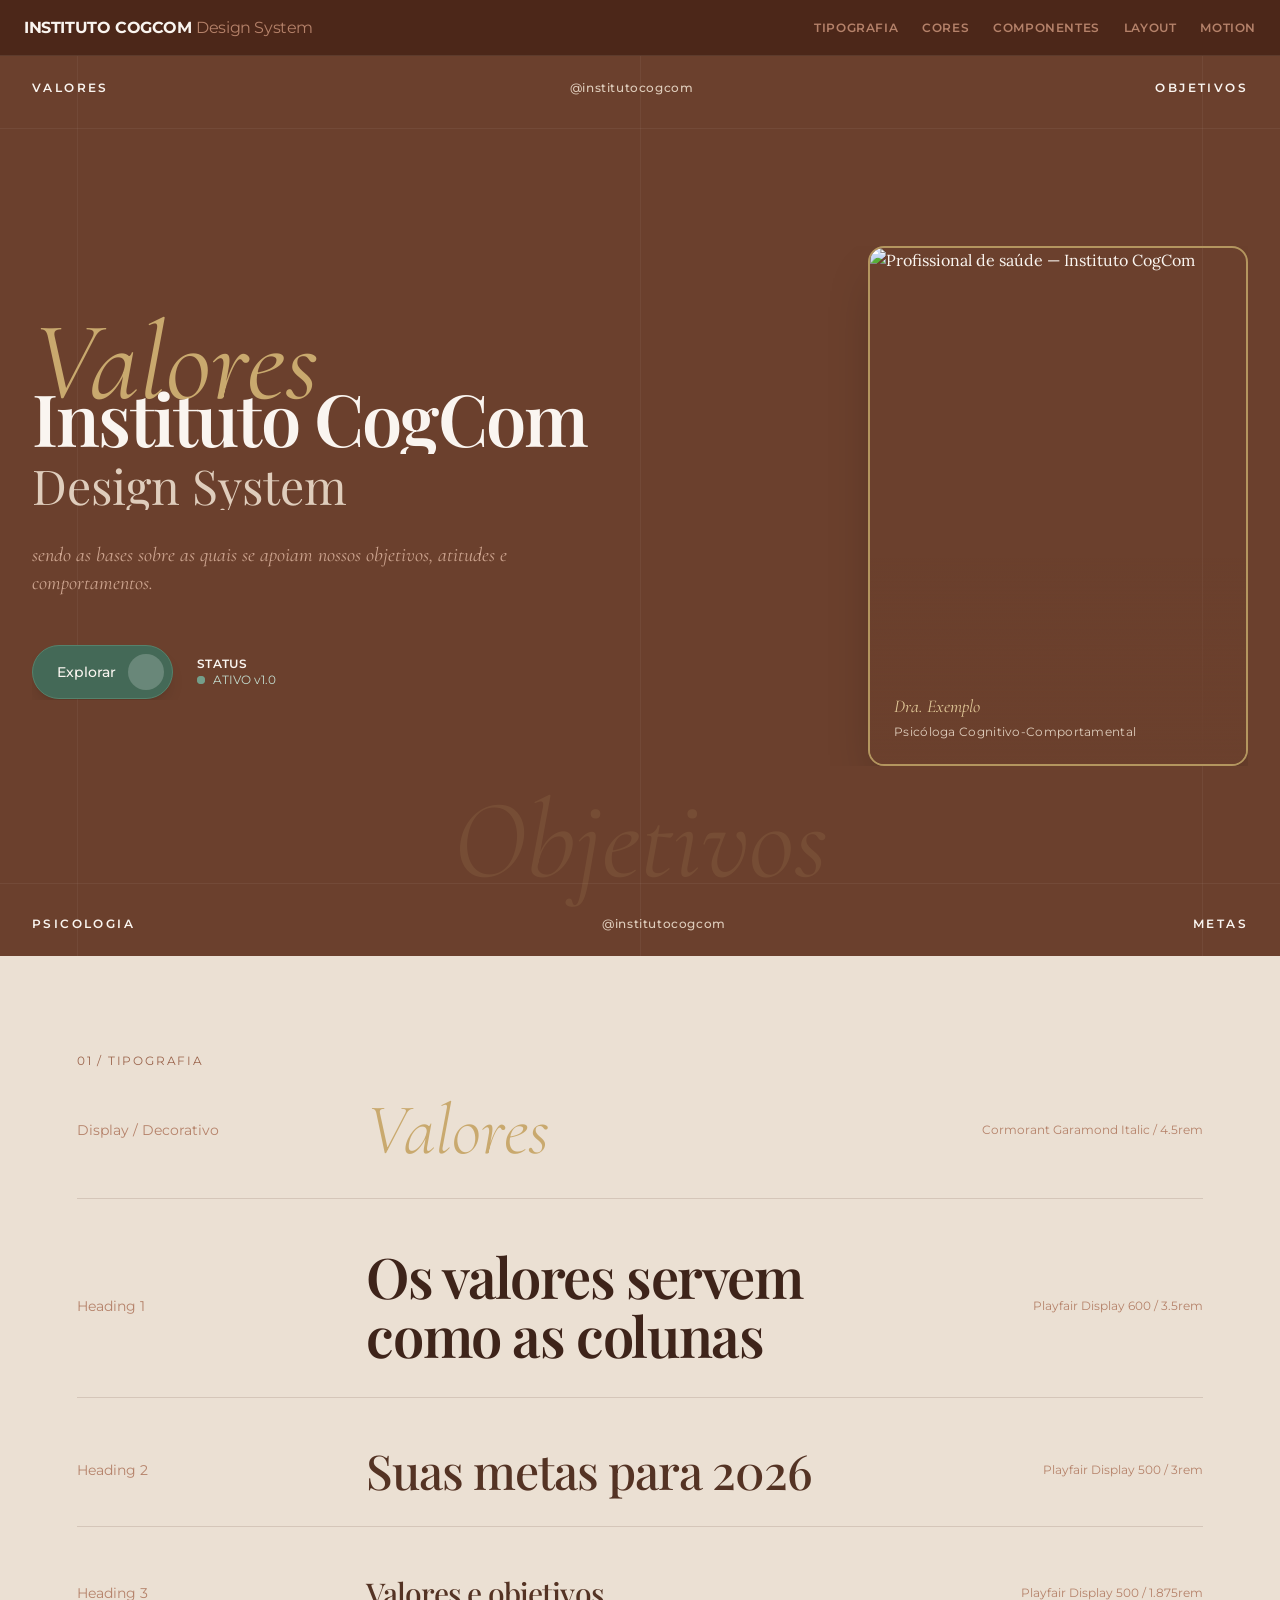
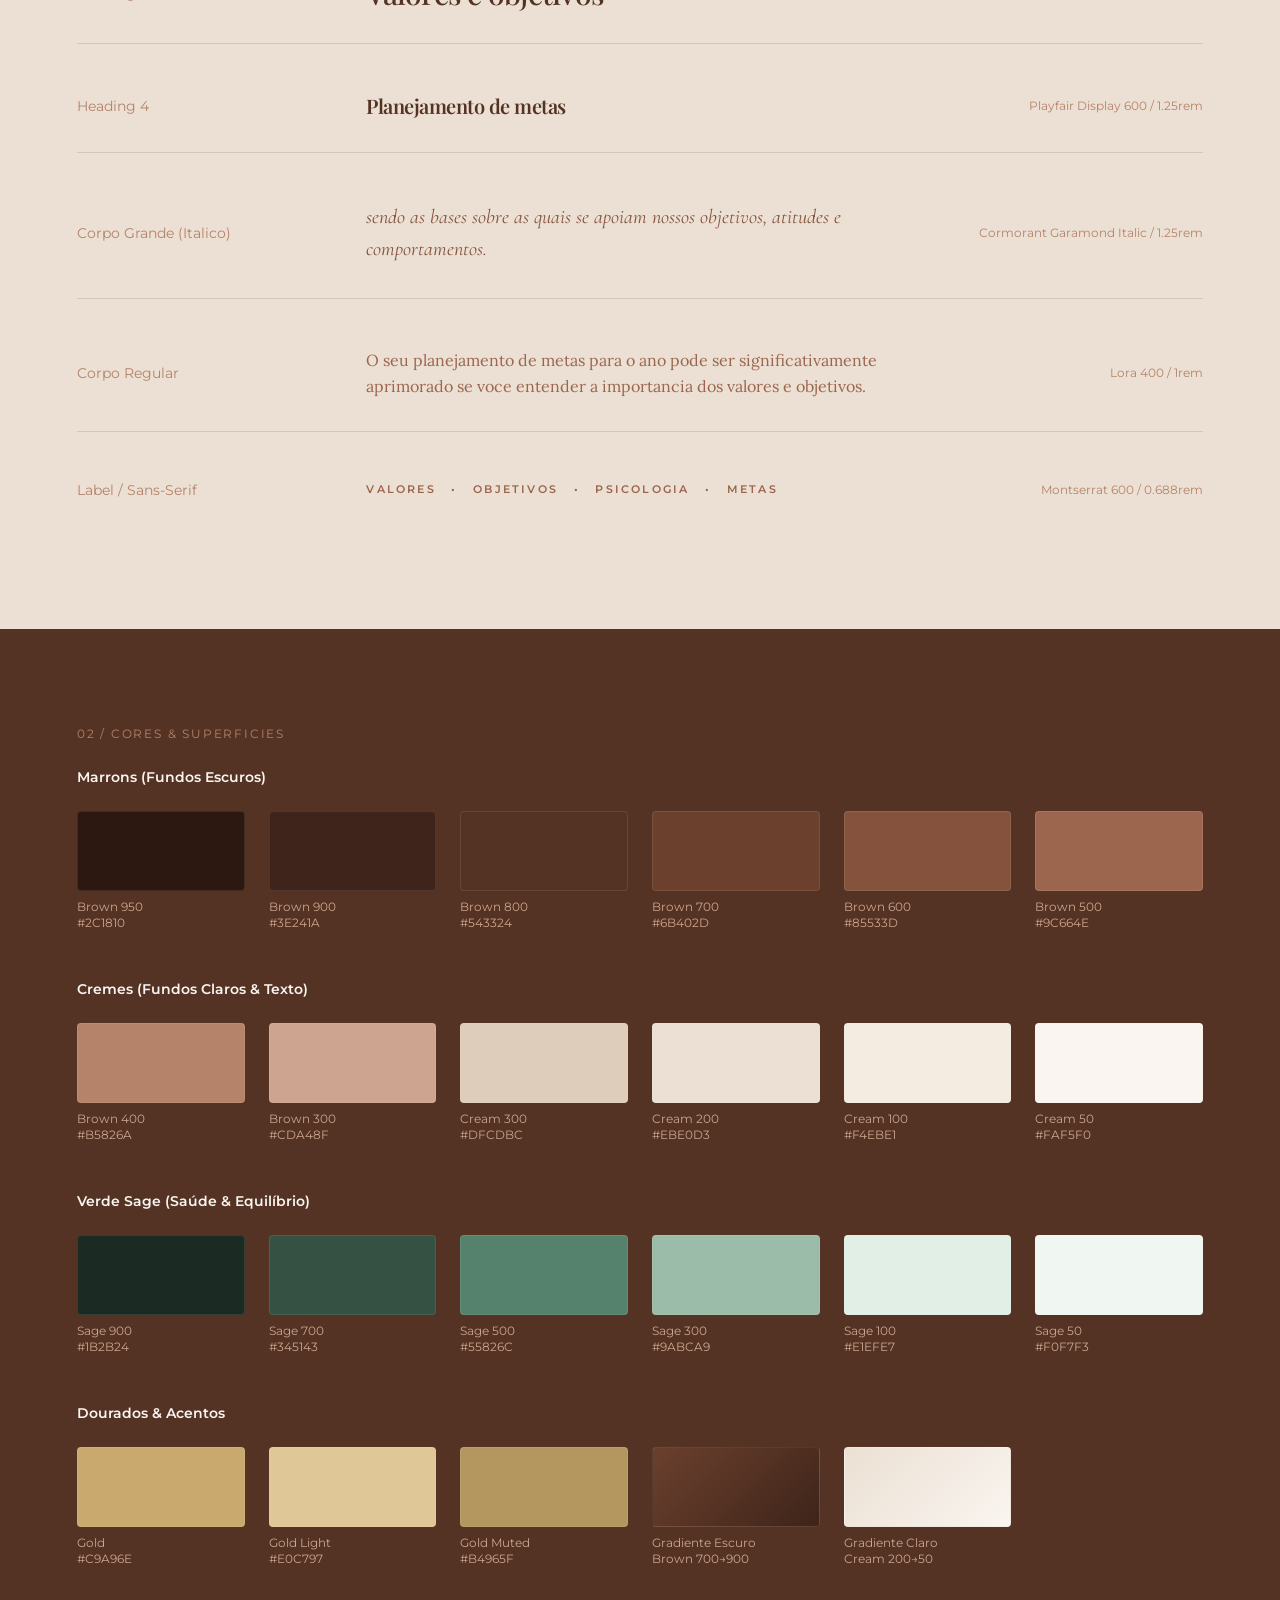
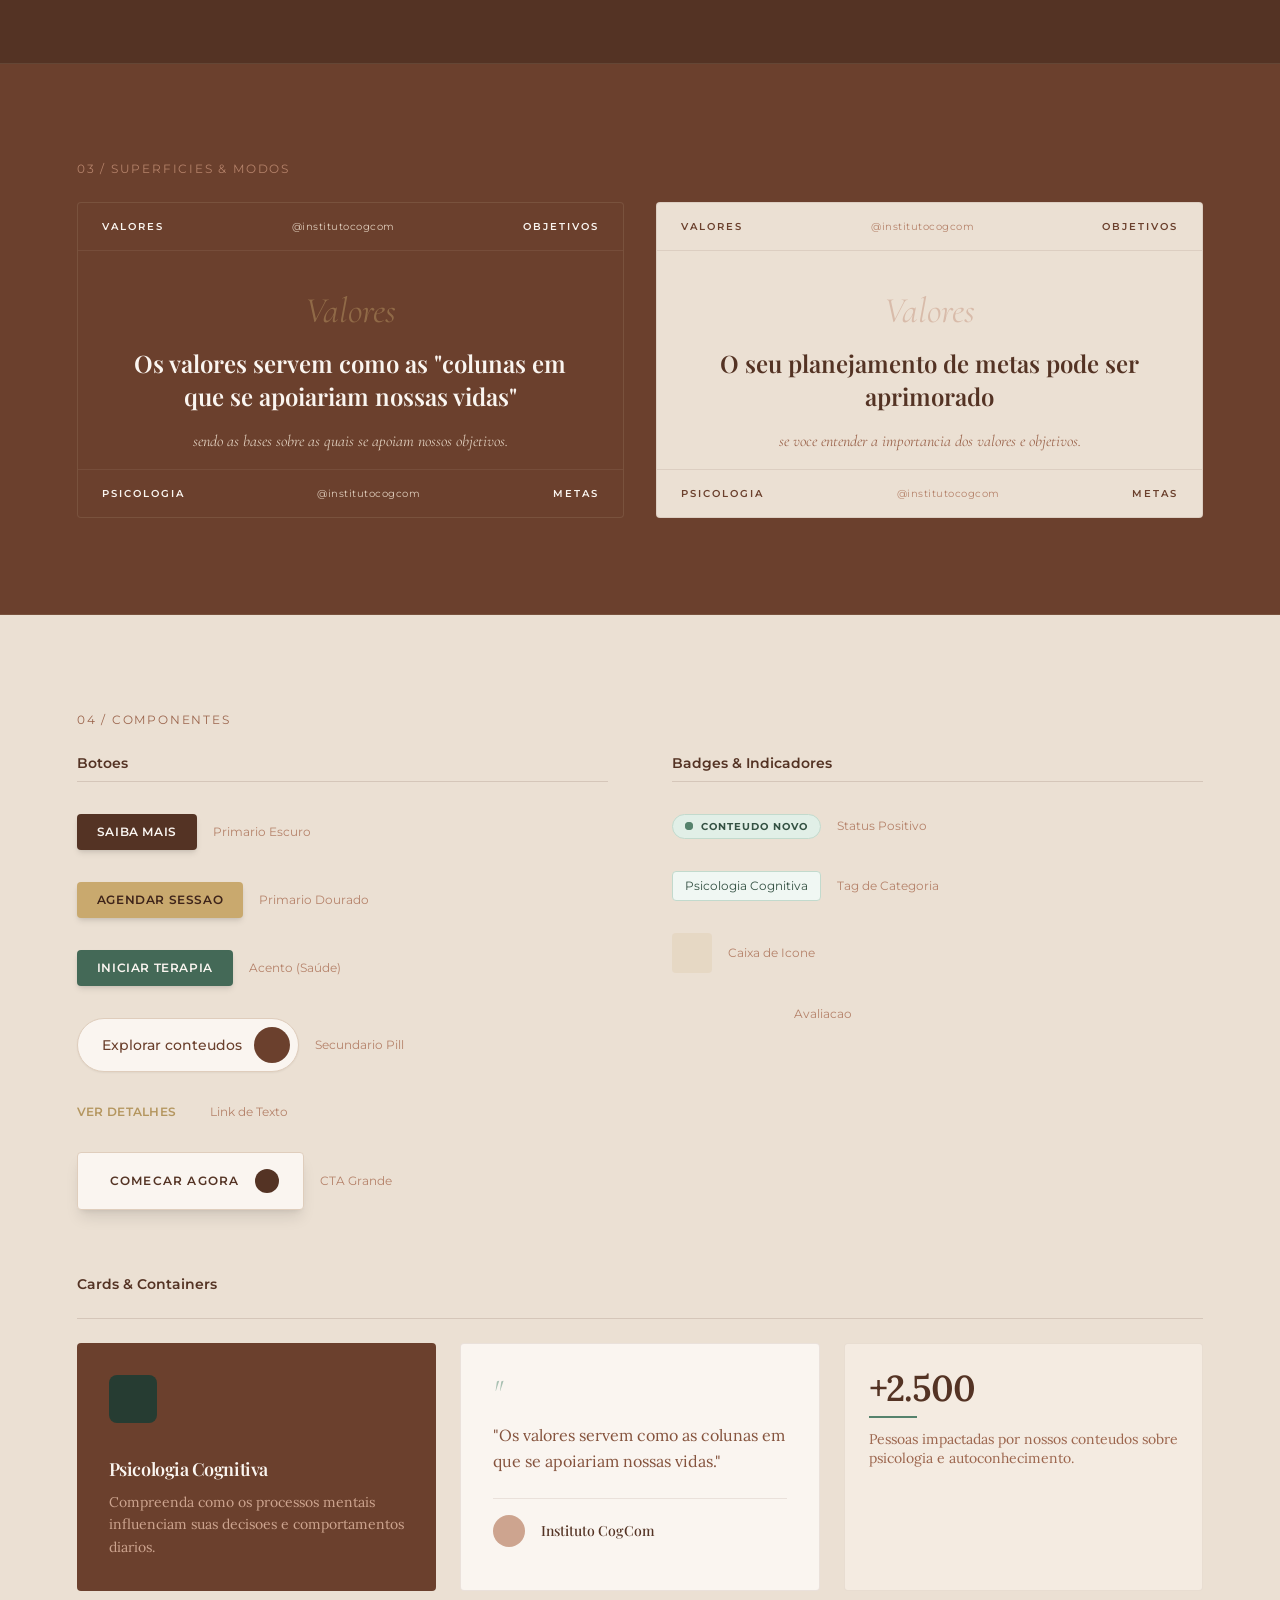
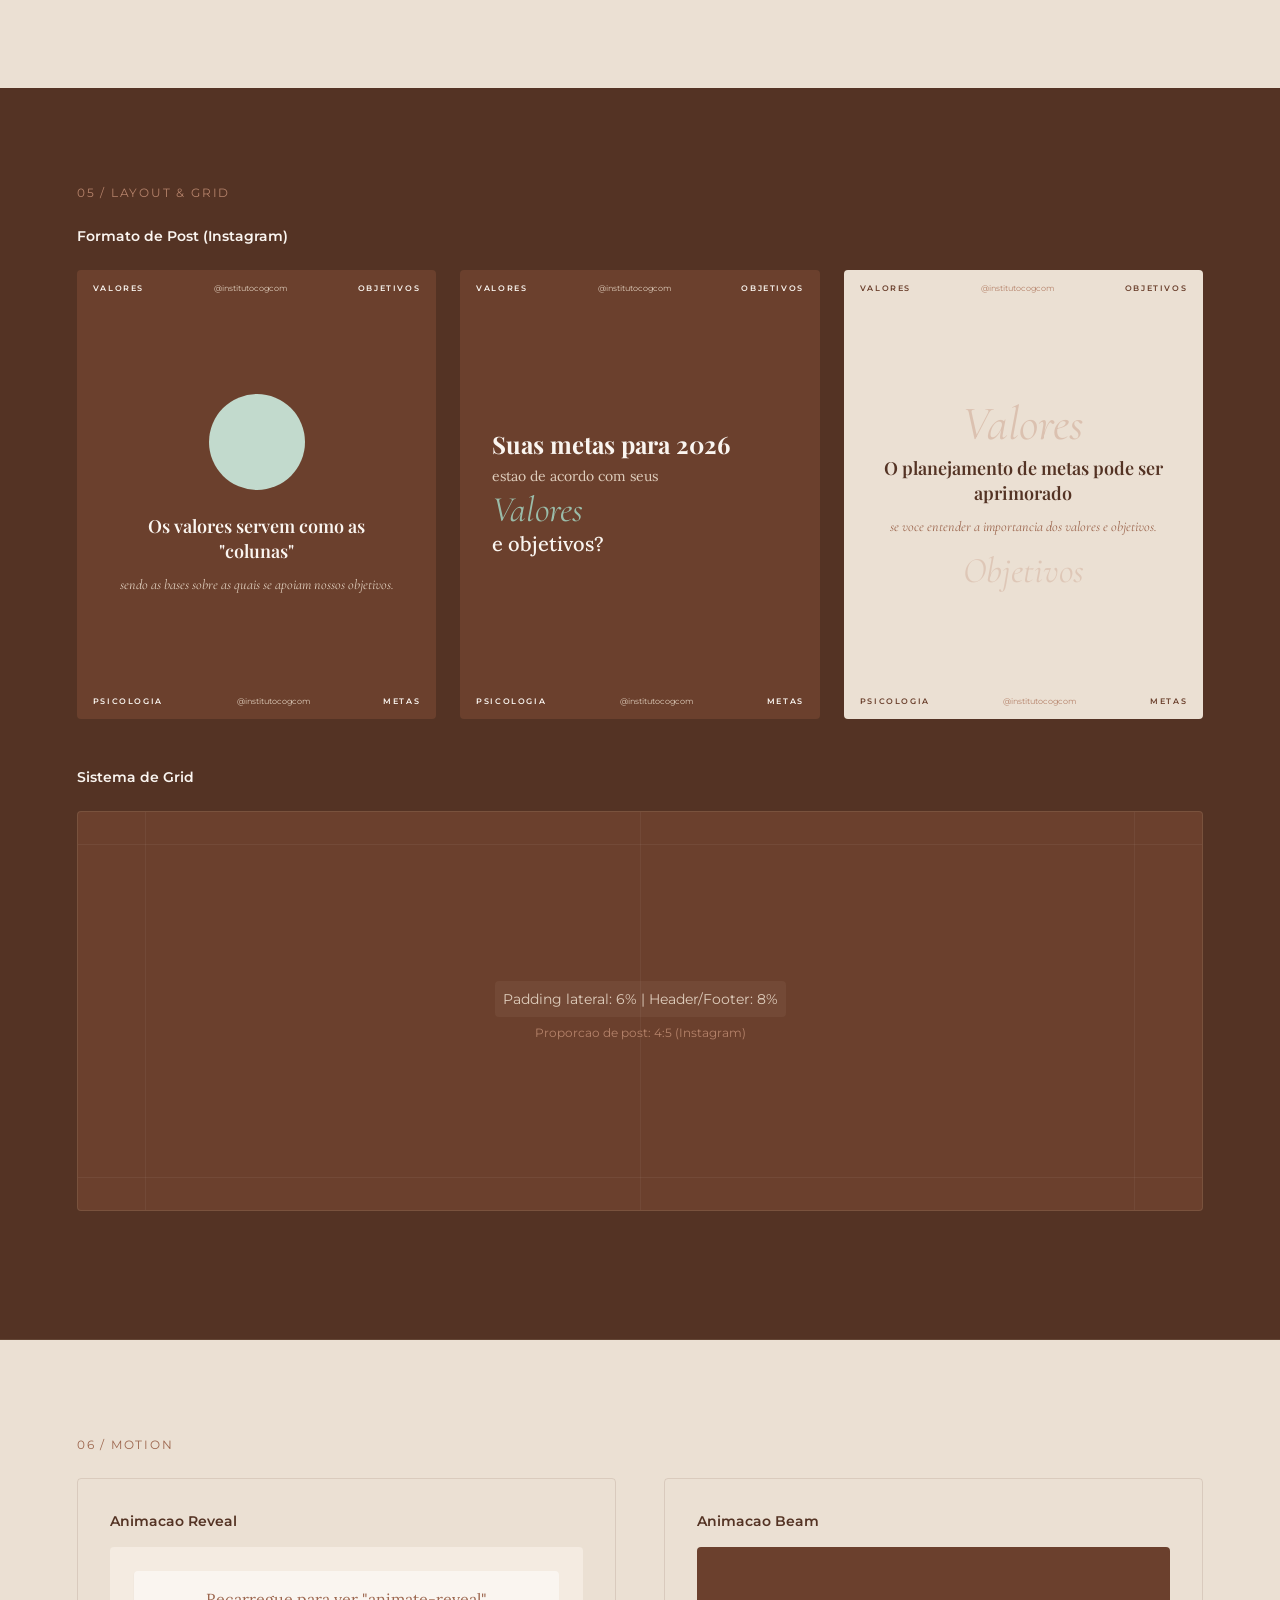
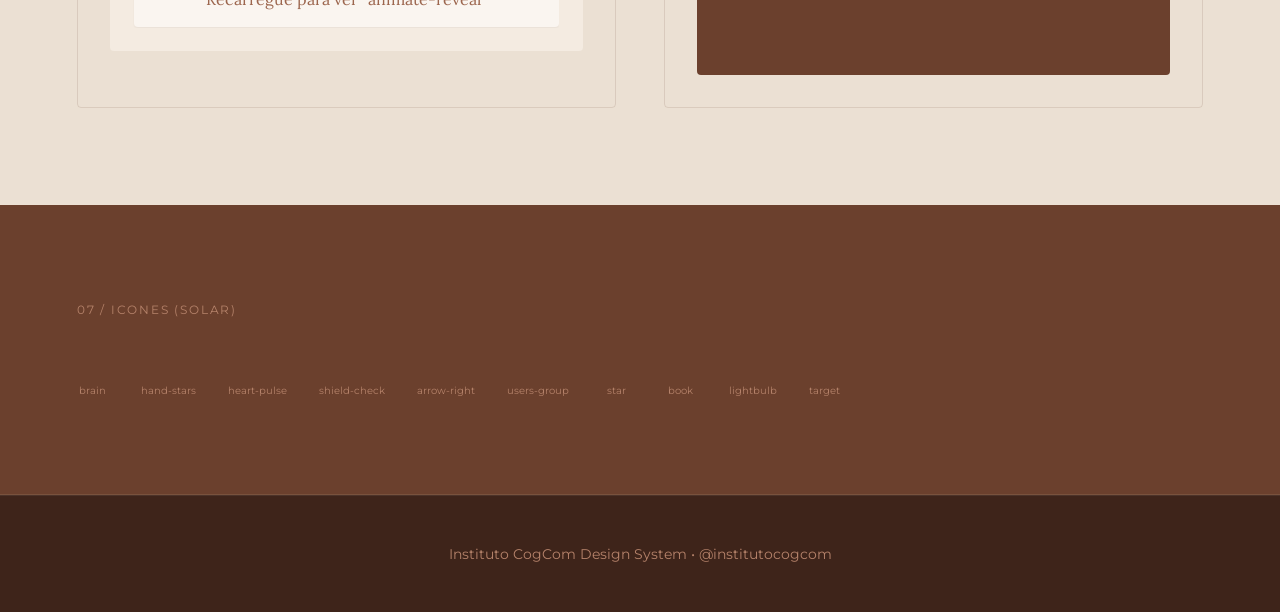
==== design-system.html @ 9c521e9e "first commit" ====
<!DOCTYPE html>
<html class="scroll-smooth" lang="pt-BR">
  <head>
    <meta charset="utf-8" />
    <meta name="viewport" content="width=device-width, initial-scale=1.0" />
    <title>Instituto CogCom - Design System</title>
    <meta name="robots" content="noindex, nofollow" />

    <!-- Preconnect for performance -->
    <link rel="preconnect" href="https://fonts.googleapis.com" />
    <link rel="preconnect" href="https://fonts.gstatic.com" crossorigin />

    <!-- Fonts -->
    <link
      href="https://fonts.googleapis.com/css2?family=Playfair+Display:ital,wght@0,400;0,500;0,600;0,700;0,800;1,400;1,500;1,600;1,700;1,800&family=Cormorant+Garamond:ital,wght@0,300;0,400;0,500;0,600;0,700;1,300;1,400;1,500;1,600;1,700&family=Cormorant+SC:wght@300;400;500;600;700&family=Montserrat:wght@300;400;500;600;700&family=Lora:ital,wght@0,400;0,500;0,600;0,700;1,400;1,500;1,600;1,700&display=swap"
      rel="stylesheet"
    />

    <!-- Vendor Scripts -->
    <script src="js/vendor/tailwind.js"></script>
    <script src="js/vendor/iconify.js"></script>
    <script src="js/vendor/lucide.js"></script>
    <style>
      :root {
        /* Primary - Marrons Sofisticados */
        --brown-950: #2C1810;
        --brown-900: #3E241A;
        --brown-800: #543324;
        --brown-700: #6B402D;
        --brown-600: #85533D;
        --brown-500: #9C664E;
        --brown-400: #B5826A;
        --brown-300: #CDA48F;
        --brown-200: #E0C5B6;

        /* Neutrals - Cremes Suaves */
        --cream-300: #DFCDBC;
        --cream-200: #EBE0D3;
        --cream-100: #F4EBE1;
        --cream-50:  #FAF5F0;
        --cream-25:  #FFFEFC;

        /* Accents - Dourado Clássico */
        --gold: #C9A96E;
        --gold-light: #E0C797;
        --gold-muted: #B4965F;

        /* Secondary - Sage Green (Equilíbrio e Saúde Mental) */
        --sage-900: #1B2B24;
        --sage-800: #263C32;
        --sage-700: #345143;
        --sage-600: #446957;
        --sage-500: #55826C;
        --sage-400: #749E8A;
        --sage-300: #9ABCA9;
        --sage-200: #C2DACD;
        --sage-100: #E1EFE7;
        --sage-50:  #F0F7F3;

        --grid-color: rgba(250, 245, 240, 0.05);
        --beam-color: var(--sage-400);
      }

      body {
        font-family: "Lora", "Georgia", serif;
        background-color: var(--brown-700);
        color: var(--cream-50);
      }

      h1,
      h2,
      h3,
      h4,
      h5,
      h6 {
        font-family: "Playfair Display", "Georgia", serif;
      }

      .font-decorative {
        font-family: "Cormorant Garamond", "Georgia", serif;
        font-style: italic;
      }

      .font-decorative-sc {
        font-family: "Cormorant SC", "Georgia", serif;
      }

      .font-label {
        font-family: "Montserrat", "Arial", sans-serif;
      }

      .grid-line-v {
        position: absolute;
        top: 0;
        bottom: 0;
        width: 1px;
        background: var(--grid-color);
        z-index: 0;
      }
      .grid-line-h {
        position: absolute;
        left: 0;
        right: 0;
        height: 1px;
        background: var(--grid-color);
        z-index: 0;
      }

      @keyframes reveal-up {
        0% {
          clip-path: inset(100% 0 0 0);
          transform: translateY(20px);
          opacity: 0;
        }
        100% {
          clip-path: inset(0 0 0 0);
          transform: translateY(0);
          opacity: 1;
        }
      }
      @keyframes fade-in {
        0% {
          opacity: 0;
        }
        100% {
          opacity: 1;
        }
      }
      .animate-reveal {
        opacity: 0;
        animation: reveal-up 1s cubic-bezier(0.16, 1, 0.3, 1) forwards;
      }
      .scroll-reveal {
        opacity: 0;
        transform: translateY(20px);
        transition: all 1s cubic-bezier(0.16, 1, 0.3, 1);
      }
      .scroll-reveal.is-visible {
        opacity: 1;
        transform: translateY(0);
      }
      .delay-100 {
        animation-delay: 0.1s;
        transition-delay: 0.1s;
      }
      .delay-200 {
        animation-delay: 0.2s;
        transition-delay: 0.2s;
      }
      .delay-300 {
        animation-delay: 0.3s;
        transition-delay: 0.3s;
      }
      .delay-500 {
        animation-delay: 0.5s;
        transition-delay: 0.5s;
      }
      .delay-700 {
        animation-delay: 0.7s;
        transition-delay: 0.7s;
      }

      @keyframes beam-h {
        0% {
          left: -200px;
          opacity: 0;
        }
        10% {
          opacity: 1;
        }
        90% {
          opacity: 1;
        }
        100% {
          left: 100%;
          opacity: 0;
        }
      }
      @keyframes beam-v {
        0% {
          top: -200px;
          opacity: 0;
        }
        10% {
          opacity: 1;
        }
        90% {
          opacity: 1;
        }
        100% {
          top: 100%;
          opacity: 0;
        }
      }
      .beam-h {
        position: absolute;
        height: 1px;
        width: 200px;
        background: linear-gradient(
          90deg,
          transparent,
          var(--beam-color),
          transparent
        );
        z-index: 10;
        opacity: 0;
      }
      .beam-v {
        position: absolute;
        width: 1px;
        height: 200px;
        background: linear-gradient(
          180deg,
          transparent,
          var(--beam-color),
          transparent
        );
        z-index: 10;
        opacity: 0;
      }

      .hero-content {
        display: flex;
        flex-direction: column;
        align-items: center;
        gap: 3rem;
      }
      .hero-text {
        text-align: center;
      }
      .hero-cta {
        justify-content: center;
      }
      .hero-photo {
        display: flex;
        justify-content: center;
      }
      @media (min-width: 1024px) {
        .hero-content {
          flex-direction: row;
          align-items: center;
          gap: 4rem;
        }
        .hero-text {
          text-align: left;
          flex: 1;
        }
        .hero-cta {
          justify-content: flex-start;
        }
        .hero-photo {
          flex: 1;
          justify-content: flex-end;
        }
      }

      .ds-section {
        padding: 6rem 0;
        border-bottom: 1px solid rgba(242, 229, 208, 0.1);
      }
      .ds-label {
        font-family: "Montserrat", sans-serif;
        font-size: 0.75rem;
        text-transform: uppercase;
        letter-spacing: 0.15em;
        color: var(--brown-400);
        margin-bottom: 1.5rem;
        display: block;
      }
      .ds-swatch {
        width: 100%;
        height: 80px;
        border-radius: 4px;
        margin-bottom: 0.5rem;
        border: 1px solid rgba(242, 229, 208, 0.1);
      }

      .bg-brown-dark {
        background-color: var(--brown-700);
      }
      .bg-brown-darker {
        background-color: var(--brown-800);
      }
      .bg-brown-darkest {
        background-color: var(--brown-900);
      }
      .bg-sage-dark {
        background-color: var(--sage-700);
      }
      .bg-sage-light {
        background-color: var(--sage-100);
      }
      .bg-cream {
        background-color: var(--cream-200);
      }
      .bg-cream-light {
        background-color: var(--cream-100);
      }
      .bg-cream-lightest {
        background-color: var(--cream-25);
      }
      .text-cream {
        color: var(--cream-50);
      }
      .text-cream-muted {
        color: var(--cream-300);
      }
      .text-gold {
        color: var(--gold);
      }
      .text-brown {
        color: var(--brown-700);
      }
      .text-brown-dark {
        color: var(--brown-800);
      }
      .text-brown-light {
        color: var(--brown-400);
      }
      .text-sage {
        color: var(--sage-600);
      }
      .text-sage-light {
        color: var(--sage-300);
      }
      .border-cream-subtle {
        border-color: rgba(250, 245, 240, 0.15);
      }
      .border-brown-subtle {
        border-color: rgba(107, 64, 45, 0.2);
      }

      @keyframes float-text {
        0%,
        100% {
          transform: translateY(0);
        }
        50% {
          transform: translateY(-8px);
        }
      }
    </style>
  </head>
  <body
    class="min-h-screen w-full relative overflow-x-hidden antialiased"
    style="background-color: var(--brown-700); color: var(--cream-50)"
  >
    <!-- Design System Nav -->
    <nav
      class="fixed top-0 left-0 right-0 z-[100] backdrop-blur-md px-6 h-14 flex items-center justify-between"
      style="
        background-color: rgba(74, 37, 24, 0.92);
        border-bottom: 1px solid rgba(242, 229, 208, 0.1);
      "
    >
      <div
        class="font-label font-bold tracking-tight"
        style="color: var(--cream-50)"
      >
        INSTITUTO COGCOM
        <span class="font-normal" style="color: var(--brown-400)"
          >Design System</span
        >
      </div>
      <div
        class="hidden md:flex gap-6 text-xs font-label font-semibold uppercase tracking-wider"
        style="color: var(--brown-400)"
      >
        <a href="#typography" class="hover:text-[var(--sage-400)] transition-colors"
          >Tipografia</a
        >
        <a href="#colors" class="hover:text-[var(--sage-400)] transition-colors"
          >Cores</a
        >
        <a href="#components" class="hover:text-[var(--sage-400)] transition-colors"
          >Componentes</a
        >
        <a href="#layout" class="hover:text-[var(--sage-400)] transition-colors"
          >Layout</a
        >
        <a href="#motion" class="hover:text-[var(--sage-400)] transition-colors"
          >Motion</a
        >
      </div>
    </nav>

    <!-- 0) Hero Section -->
    <section
      class="relative min-h-screen w-full flex flex-col items-center justify-center mt-14 overflow-hidden"
      style="background-color: var(--brown-700)"
    >
      <!-- Grid Lines -->
      <div class="absolute inset-0 z-0 pointer-events-none">
        <div class="grid-line-v" style="left: 6%"></div>
        <div class="grid-line-v" style="left: 50%">
          <div class="beam-v" style="animation: beam-v 8s infinite 1s"></div>
        </div>
        <div class="grid-line-v" style="right: 6%"></div>
        <div class="grid-line-h" style="top: 8%">
          <div class="beam-h" style="animation: beam-h 6s infinite"></div>
        </div>
        <div class="grid-line-h" style="bottom: 8%"></div>
      </div>

      <!-- Header Bar -->
      <div
        class="absolute top-0 left-0 right-0 flex items-center justify-between px-8 py-6 z-20 font-label"
      >
        <span
          class="text-xs font-semibold uppercase tracking-[0.2em] animate-reveal delay-100"
          style="color: var(--cream-50)"
          >Valores</span
        >
        <span
          class="text-xs font-medium tracking-wider animate-reveal delay-200"
          style="color: var(--cream-300)"
          >@institutocogcom</span
        >
        <span
          class="text-xs font-semibold uppercase tracking-[0.2em] animate-reveal delay-100"
          style="color: var(--cream-50)"
          >Objetivos</span
        >
      </div>

      <!-- Center Content — Two-column layout -->
      <div class="hero-content relative z-10 w-full max-w-7xl mx-auto px-8">
        <!-- Left: Text -->
        <div class="hero-text">
          <!-- Decorative Script -->
          <div
            class="font-decorative text-[5rem] md:text-[7rem] leading-[0.9] animate-reveal delay-200"
            style="color: var(--gold); opacity: 0.3"
          >
            Valores
          </div>

          <!-- Main Headline -->
          <h1
            class="text-4xl sm:text-5xl md:text-6xl lg:text-7xl font-semibold leading-[1.05] tracking-tight -mt-8 animate-reveal delay-300"
            style="
              color: var(--cream-50);
              font-family: &quot;Playfair Display&quot;, serif;
            "
          >
            Instituto CogCom
          </h1>
          <h2
            class="text-3xl sm:text-4xl md:text-5xl font-light leading-[1.1] mt-2 animate-reveal delay-500"
            style="
              color: var(--cream-300);
              font-family: &quot;Playfair Display&quot;, serif;
            "
          >
            Design System
          </h2>

          <!-- Body text -->
          <p
            class="font-decorative text-lg md:text-xl mt-8 leading-relaxed animate-reveal delay-700"
            style="
              color: var(--brown-300);
              font-style: italic;
              max-width: 36rem;
            "
          >
            sendo as bases sobre as quais se apoiam nossos objetivos, atitudes e
            comportamentos.
          </p>

          <!-- CTA -->
          <div
            class="hero-cta flex items-center gap-6 mt-12 animate-reveal delay-700"
          >
            <button
              class="group flex items-center gap-3 pl-6 pr-2 py-2 rounded-full transition-all shadow-lg font-label hover:scale-[1.02]"
              style="
                background-color: var(--sage-600);
                border: 1px solid var(--sage-500);
              "
            >
              <span class="text-sm font-medium" style="color: var(--cream-50)"
                >Explorar</span
              >
              <div
                class="w-9 h-9 rounded-full flex items-center justify-center transition-colors"
                style="
                  background-color: rgba(255, 255, 255, 0.2);
                  color: var(--cream-50);
                "
              >
                <span
                  class="iconify w-4 h-4"
                  data-icon="solar:arrow-right-linear"
                ></span>
              </div>
            </button>
            <div class="flex flex-col text-left">
              <span
                class="text-xs font-semibold uppercase tracking-wide font-label"
                style="color: var(--cream-50)"
                >Status</span
              >
              <div class="flex items-center gap-2">
                <span class="relative flex h-2 w-2">
                  <span
                    class="animate-ping absolute inline-flex h-full w-full rounded-full opacity-75"
                    style="background-color: var(--sage-400)"
                  ></span>
                  <span
                    class="relative inline-flex rounded-full h-2 w-2"
                    style="background-color: var(--sage-400)"
                  ></span>
                </span>
                <span class="text-xs font-label" style="color: var(--sage-200)"
                  >ATIVO v1.0</span
                >
              </div>
            </div>
          </div>
        </div>

        <!-- Right: Portrait Photo -->
        <div class="hero-photo animate-reveal delay-500">
          <div
            class="relative overflow-hidden shadow-2xl"
            style="
              width: min(380px, 100%);
              height: 520px;
              border-radius: 1rem;
              border: 2px solid var(--gold-muted);
            "
          >
            <img
              src="https://images.unsplash.com/photo-1559839734-2b71ea197ec2?auto=format&fit=crop&w=800&q=80"
              alt="Profissional de saúde — Instituto CogCom"
              style="
                width: 100%;
                height: 100%;
                object-fit: cover;
                object-position: top;
              "
            />
            <div
              class="absolute inset-0"
              style="
                background: linear-gradient(
                  to top,
                  var(--brown-700) 0%,
                  transparent 40%
                );
              "
            ></div>
            <div class="absolute bottom-6 left-6 right-6 z-10">
              <span
                class="font-decorative text-lg"
                style="color: var(--gold-light)"
                >Dra. Exemplo</span
              >
              <p
                class="font-label text-xs mt-1 tracking-wide"
                style="color: var(--cream-300)"
              >
                Psicóloga Cognitivo-Comportamental
              </p>
            </div>
          </div>
        </div>
      </div>

      <!-- Decorative Bottom Script -->
      <div
        class="absolute bottom-16 left-1/2 -translate-x-1/2 font-decorative text-[5rem] md:text-[7rem] leading-[0.9] z-0"
        style="color: var(--gold); opacity: 0.12"
      >
        Objetivos
      </div>

      <!-- Footer Bar -->
      <div
        class="absolute bottom-0 left-0 right-0 flex items-center justify-between px-8 py-6 z-20 font-label"
      >
        <span
          class="text-xs font-semibold uppercase tracking-[0.2em]"
          style="color: var(--cream-50)"
          >Psicologia</span
        >
        <span
          class="text-xs font-medium tracking-wider"
          style="color: var(--cream-300)"
          >@institutocogcom</span
        >
        <span
          class="text-xs font-semibold uppercase tracking-[0.2em]"
          style="color: var(--cream-50)"
          >Metas</span
        >
      </div>
    </section>

    <!-- 1) Typography -->
    <section
      id="typography"
      class="ds-section relative z-10"
      style="background-color: var(--cream-200); color: var(--brown-800)"
    >
      <div class="max-w-[1600px] mx-auto px-6 lg:px-[6%]">
        <span class="ds-label" style="color: var(--brown-500)"
          >01 / Tipografia</span
        >
        <div class="grid grid-cols-1 gap-12">
          <!-- Display / Decorative -->
          <div
            class="flex flex-col lg:flex-row lg:items-center justify-between gap-4 pb-8"
            style="border-bottom: 1px solid rgba(90, 50, 34, 0.15)"
          >
            <div
              class="w-full lg:w-1/4 text-sm font-label"
              style="color: var(--brown-400)"
            >
              Display / Decorativo
            </div>
            <div class="w-full lg:w-1/2">
              <span
                class="font-decorative text-6xl lg:text-7xl font-light"
                style="color: var(--gold)"
              >
                Valores
              </span>
            </div>
            <div
              class="w-full lg:w-1/4 text-right font-label text-xs"
              style="color: var(--brown-400)"
            >
              Cormorant Garamond Italic / 4.5rem
            </div>
          </div>

          <!-- Heading 1 -->
          <div
            class="flex flex-col lg:flex-row lg:items-center justify-between gap-4 pb-8"
            style="border-bottom: 1px solid rgba(90, 50, 34, 0.15)"
          >
            <div
              class="w-full lg:w-1/4 text-sm font-label"
              style="color: var(--brown-400)"
            >
              Heading 1
            </div>
            <div class="w-full lg:w-1/2">
              <h1
                class="text-5xl lg:text-[3.5rem] font-semibold tracking-tight leading-[1.05]"
                style="color: var(--brown-900)"
              >
                Os valores servem como as colunas
              </h1>
            </div>
            <div
              class="w-full lg:w-1/4 text-right font-label text-xs"
              style="color: var(--brown-400)"
            >
              Playfair Display 600 / 3.5rem
            </div>
          </div>

          <!-- Heading 2 -->
          <div
            class="flex flex-col lg:flex-row lg:items-center justify-between gap-4 pb-8"
            style="border-bottom: 1px solid rgba(90, 50, 34, 0.15)"
          >
            <div
              class="w-full lg:w-1/4 text-sm font-label"
              style="color: var(--brown-400)"
            >
              Heading 2
            </div>
            <div class="w-full lg:w-1/2">
              <h2
                class="text-4xl lg:text-5xl font-medium tracking-tight leading-[1.1]"
                style="color: var(--brown-800)"
              >
                Suas metas para 2026
              </h2>
            </div>
            <div
              class="w-full lg:w-1/4 text-right font-label text-xs"
              style="color: var(--brown-400)"
            >
              Playfair Display 500 / 3rem
            </div>
          </div>

          <!-- Heading 3 -->
          <div
            class="flex flex-col lg:flex-row lg:items-center justify-between gap-4 pb-8"
            style="border-bottom: 1px solid rgba(90, 50, 34, 0.15)"
          >
            <div
              class="w-full lg:w-1/4 text-sm font-label"
              style="color: var(--brown-400)"
            >
              Heading 3
            </div>
            <div class="w-full lg:w-1/2">
              <h3
                class="text-2xl lg:text-3xl font-medium tracking-tight"
                style="color: var(--brown-800)"
              >
                Valores e objetivos
              </h3>
            </div>
            <div
              class="w-full lg:w-1/4 text-right font-label text-xs"
              style="color: var(--brown-400)"
            >
              Playfair Display 500 / 1.875rem
            </div>
          </div>

          <!-- Heading 4 -->
          <div
            class="flex flex-col lg:flex-row lg:items-center justify-between gap-4 pb-8"
            style="border-bottom: 1px solid rgba(90, 50, 34, 0.15)"
          >
            <div
              class="w-full lg:w-1/4 text-sm font-label"
              style="color: var(--brown-400)"
            >
              Heading 4
            </div>
            <div class="w-full lg:w-1/2">
              <h4
                class="text-xl font-semibold tracking-tight"
                style="color: var(--brown-800)"
              >
                Planejamento de metas
              </h4>
            </div>
            <div
              class="w-full lg:w-1/4 text-right font-label text-xs"
              style="color: var(--brown-400)"
            >
              Playfair Display 600 / 1.25rem
            </div>
          </div>

          <!-- Body Large (Italic) -->
          <div
            class="flex flex-col lg:flex-row lg:items-center justify-between gap-4 pb-8"
            style="border-bottom: 1px solid rgba(90, 50, 34, 0.15)"
          >
            <div
              class="w-full lg:w-1/4 text-sm font-label"
              style="color: var(--brown-400)"
            >
              Corpo Grande (Italico)
            </div>
            <div class="w-full lg:w-1/2">
              <p
                class="font-decorative text-xl leading-relaxed"
                style="color: var(--brown-600)"
              >
                sendo as bases sobre as quais se apoiam nossos objetivos,
                atitudes e comportamentos.
              </p>
            </div>
            <div
              class="w-full lg:w-1/4 text-right font-label text-xs"
              style="color: var(--brown-400)"
            >
              Cormorant Garamond Italic / 1.25rem
            </div>
          </div>

          <!-- Body Regular -->
          <div
            class="flex flex-col lg:flex-row lg:items-center justify-between gap-4 pb-8"
            style="border-bottom: 1px solid rgba(90, 50, 34, 0.15)"
          >
            <div
              class="w-full lg:w-1/4 text-sm font-label"
              style="color: var(--brown-400)"
            >
              Corpo Regular
            </div>
            <div class="w-full lg:w-1/2">
              <p
                class="text-base leading-relaxed"
                style="
                  color: var(--brown-500);
                  font-family: &quot;Lora&quot;, serif;
                "
              >
                O seu planejamento de metas para o ano pode ser
                significativamente aprimorado se voce entender a importancia dos
                valores e objetivos.
              </p>
            </div>
            <div
              class="w-full lg:w-1/4 text-right font-label text-xs"
              style="color: var(--brown-400)"
            >
              Lora 400 / 1rem
            </div>
          </div>

          <!-- Label -->
          <div
            class="flex flex-col lg:flex-row lg:items-center justify-between gap-4 pb-8"
          >
            <div
              class="w-full lg:w-1/4 text-sm font-label"
              style="color: var(--brown-400)"
            >
              Label / Sans-Serif
            </div>
            <div class="w-full lg:w-1/2">
              <p
                class="font-label text-[11px] font-semibold tracking-[0.2em] uppercase"
                style="color: var(--brown-500)"
              >
                Valores &nbsp;&nbsp;&bull;&nbsp;&nbsp; Objetivos
                &nbsp;&nbsp;&bull;&nbsp;&nbsp; Psicologia
                &nbsp;&nbsp;&bull;&nbsp;&nbsp; Metas
              </p>
            </div>
            <div
              class="w-full lg:w-1/4 text-right font-label text-xs"
              style="color: var(--brown-400)"
            >
              Montserrat 600 / 0.688rem
            </div>
          </div>
        </div>
      </div>
    </section>

    <!-- 2) Colors & Surfaces -->
    <section
      id="colors"
      class="ds-section relative z-10"
      style="background-color: var(--brown-800)"
    >
      <div class="max-w-[1600px] mx-auto px-6 lg:px-[6%]">
        <span class="ds-label">02 / Cores & Superficies</span>

        <!-- Brown Palette -->
        <h4
          class="font-label text-sm font-semibold mb-6"
          style="color: var(--cream-50)"
        >
          Marrons (Fundos Escuros)
        </h4>
        <div class="grid grid-cols-2 md:grid-cols-4 lg:grid-cols-6 gap-6 mb-12">
          <div>
            <div
              class="ds-swatch"
              style="background-color: var(--brown-950)"
            ></div>
            <div class="text-xs font-label" style="color: var(--brown-300)">
              Brown 950<br />#2C1810
            </div>
          </div>
          <div>
            <div
              class="ds-swatch"
              style="background-color: var(--brown-900)"
            ></div>
            <div class="text-xs font-label" style="color: var(--brown-300)">
              Brown 900<br />#3E241A
            </div>
          </div>
          <div>
            <div
              class="ds-swatch"
              style="background-color: var(--brown-800)"
            ></div>
            <div class="text-xs font-label" style="color: var(--brown-300)">
              Brown 800<br />#543324
            </div>
          </div>
          <div>
            <div
              class="ds-swatch"
              style="background-color: var(--brown-700)"
            ></div>
            <div class="text-xs font-label" style="color: var(--brown-300)">
              Brown 700<br />#6B402D
            </div>
          </div>
          <div>
            <div
              class="ds-swatch"
              style="background-color: var(--brown-600)"
            ></div>
            <div class="text-xs font-label" style="color: var(--brown-300)">
              Brown 600<br />#85533D
            </div>
          </div>
          <div>
            <div
              class="ds-swatch"
              style="background-color: var(--brown-500)"
            ></div>
            <div class="text-xs font-label" style="color: var(--brown-300)">
              Brown 500<br />#9C664E
            </div>
          </div>
        </div>

        <!-- Cream Palette -->
        <h4
          class="font-label text-sm font-semibold mb-6"
          style="color: var(--cream-50)"
        >
          Cremes (Fundos Claros & Texto)
        </h4>
        <div class="grid grid-cols-2 md:grid-cols-4 lg:grid-cols-6 gap-6 mb-12">
          <div>
            <div
              class="ds-swatch"
              style="background-color: var(--brown-400)"
            ></div>
            <div class="text-xs font-label" style="color: var(--brown-300)">
              Brown 400<br />#B5826A
            </div>
          </div>
          <div>
            <div
              class="ds-swatch"
              style="background-color: var(--brown-300)"
            ></div>
            <div class="text-xs font-label" style="color: var(--brown-300)">
              Brown 300<br />#CDA48F
            </div>
          </div>
          <div>
            <div
              class="ds-swatch"
              style="background-color: var(--cream-300)"
            ></div>
            <div class="text-xs font-label" style="color: var(--brown-300)">
              Cream 300<br />#DFCDBC
            </div>
          </div>
          <div>
            <div
              class="ds-swatch"
              style="background-color: var(--cream-200)"
            ></div>
            <div class="text-xs font-label" style="color: var(--brown-300)">
              Cream 200<br />#EBE0D3
            </div>
          </div>
          <div>
            <div
              class="ds-swatch"
              style="background-color: var(--cream-100)"
            ></div>
            <div class="text-xs font-label" style="color: var(--brown-300)">
              Cream 100<br />#F4EBE1
            </div>
          </div>
          <div>
            <div
              class="ds-swatch"
              style="background-color: var(--cream-50)"
            ></div>
            <div class="text-xs font-label" style="color: var(--brown-300)">
              Cream 50<br />#FAF5F0
            </div>
          </div>
        </div>

        <!-- Sage Palette -->
        <h4
          class="font-label text-sm font-semibold mb-6"
          style="color: var(--cream-50)"
        >
          Verde Sage (Saúde & Equilíbrio)
        </h4>
        <div class="grid grid-cols-2 md:grid-cols-4 lg:grid-cols-6 gap-6 mb-12">
          <div>
            <div
              class="ds-swatch"
              style="background-color: var(--sage-900)"
            ></div>
            <div class="text-xs font-label" style="color: var(--brown-300)">
              Sage 900<br />#1B2B24
            </div>
          </div>
          <div>
            <div
              class="ds-swatch"
              style="background-color: var(--sage-700)"
            ></div>
            <div class="text-xs font-label" style="color: var(--brown-300)">
              Sage 700<br />#345143
            </div>
          </div>
          <div>
            <div
              class="ds-swatch"
              style="background-color: var(--sage-500)"
            ></div>
            <div class="text-xs font-label" style="color: var(--brown-300)">
              Sage 500<br />#55826C
            </div>
          </div>
          <div>
            <div
              class="ds-swatch"
              style="background-color: var(--sage-300)"
            ></div>
            <div class="text-xs font-label" style="color: var(--brown-300)">
              Sage 300<br />#9ABCA9
            </div>
          </div>
          <div>
            <div
              class="ds-swatch"
              style="background-color: var(--sage-100)"
            ></div>
            <div class="text-xs font-label" style="color: var(--brown-300)">
              Sage 100<br />#E1EFE7
            </div>
          </div>
          <div>
            <div
              class="ds-swatch"
              style="background-color: var(--sage-50)"
            ></div>
            <div class="text-xs font-label" style="color: var(--brown-300)">
              Sage 50<br />#F0F7F3
            </div>
          </div>
        </div>

        <!-- Gold & Accent -->
        <h4
          class="font-label text-sm font-semibold mb-6"
          style="color: var(--cream-50)"
        >
          Dourados & Acentos
        </h4>
        <div class="grid grid-cols-2 md:grid-cols-4 lg:grid-cols-6 gap-6">
          <div>
            <div class="ds-swatch" style="background-color: var(--gold)"></div>
            <div class="text-xs font-label" style="color: var(--brown-300)">
              Gold<br />#C9A96E
            </div>
          </div>
          <div>
            <div
              class="ds-swatch"
              style="background-color: var(--gold-light)"
            ></div>
            <div class="text-xs font-label" style="color: var(--brown-300)">
              Gold Light<br />#E0C797
            </div>
          </div>
          <div>
            <div
              class="ds-swatch"
              style="background-color: var(--gold-muted)"
            ></div>
            <div class="text-xs font-label" style="color: var(--brown-300)">
              Gold Muted<br />#B4965F
            </div>
          </div>
          <div>
            <div
              class="ds-swatch"
              style="
                background: linear-gradient(
                  135deg,
                  var(--brown-700),
                  var(--brown-900)
                );
              "
            ></div>
            <div class="text-xs font-label" style="color: var(--brown-300)">
              Gradiente Escuro<br />Brown 700→900
            </div>
          </div>
          <div>
            <div
              class="ds-swatch"
              style="
                background: linear-gradient(
                  135deg,
                  var(--cream-200),
                  var(--cream-50)
                );
              "
            ></div>
            <div class="text-xs font-label" style="color: var(--brown-300)">
              Gradiente Claro<br />Cream 200→50
            </div>
          </div>
        </div>
      </div>
    </section>

    <!-- 3) Surfaces & Modes -->
    <section
      class="ds-section relative z-10"
      style="background-color: var(--brown-700)"
    >
      <div class="max-w-[1600px] mx-auto px-6 lg:px-[6%]">
        <span class="ds-label">03 / Superficies & Modos</span>

        <div class="grid grid-cols-1 md:grid-cols-2 gap-8">
          <!-- Dark Mode Card -->
          <div
            class="relative p-10 rounded overflow-hidden"
            style="
              background-color: var(--brown-700);
              border: 1px solid rgba(242, 229, 208, 0.1);
            "
          >
            <div
              class="absolute top-0 left-0 right-0 flex items-center justify-between px-6 py-4 font-label"
              style="border-bottom: 1px solid rgba(242, 229, 208, 0.08)"
            >
              <span
                class="text-[10px] font-semibold uppercase tracking-[0.2em]"
                style="color: var(--cream-50)"
                >Valores</span
              >
              <span
                class="text-[10px] tracking-wider"
                style="color: var(--cream-300)"
                >@institutocogcom</span
              >
              <span
                class="text-[10px] font-semibold uppercase tracking-[0.2em]"
                style="color: var(--cream-50)"
                >Objetivos</span
              >
            </div>
            <div class="text-center pt-12 pb-6">
              <span
                class="font-decorative text-4xl"
                style="color: var(--gold); opacity: 0.4"
                >Valores</span
              >
              <h3
                class="text-2xl font-semibold mt-4 leading-snug"
                style="color: var(--cream-50)"
              >
                Os valores servem como as "colunas em que se apoiariam nossas
                vidas"
              </h3>
              <p
                class="font-decorative text-base mt-4"
                style="color: var(--cream-300)"
              >
                sendo as bases sobre as quais se apoiam nossos objetivos.
              </p>
            </div>
            <div
              class="absolute bottom-0 left-0 right-0 flex items-center justify-between px-6 py-4 font-label"
              style="border-top: 1px solid rgba(242, 229, 208, 0.08)"
            >
              <span
                class="text-[10px] font-semibold uppercase tracking-[0.2em]"
                style="color: var(--cream-50)"
                >Psicologia</span
              >
              <span
                class="text-[10px] tracking-wider"
                style="color: var(--cream-300)"
                >@institutocogcom</span
              >
              <span
                class="text-[10px] font-semibold uppercase tracking-[0.2em]"
                style="color: var(--cream-50)"
                >Metas</span
              >
            </div>
          </div>

          <!-- Light Mode Card -->
          <div
            class="relative p-10 rounded overflow-hidden"
            style="
              background-color: var(--cream-200);
              border: 1px solid rgba(90, 50, 34, 0.1);
            "
          >
            <div
              class="absolute top-0 left-0 right-0 flex items-center justify-between px-6 py-4 font-label"
              style="border-bottom: 1px solid rgba(90, 50, 34, 0.1)"
            >
              <span
                class="text-[10px] font-semibold uppercase tracking-[0.2em]"
                style="color: var(--brown-700)"
                >Valores</span
              >
              <span
                class="text-[10px] tracking-wider"
                style="color: var(--brown-400)"
                >@institutocogcom</span
              >
              <span
                class="text-[10px] font-semibold uppercase tracking-[0.2em]"
                style="color: var(--brown-700)"
                >Objetivos</span
              >
            </div>
            <div class="text-center pt-12 pb-6">
              <span
                class="font-decorative text-4xl"
                style="color: var(--brown-300); opacity: 0.6"
                >Valores</span
              >
              <h3
                class="text-2xl font-semibold mt-4 leading-snug"
                style="color: var(--brown-800)"
              >
                O seu planejamento de metas pode ser aprimorado
              </h3>
              <p
                class="font-decorative text-base mt-4"
                style="color: var(--brown-500)"
              >
                se voce entender a importancia dos valores e objetivos.
              </p>
            </div>
            <div
              class="absolute bottom-0 left-0 right-0 flex items-center justify-between px-6 py-4 font-label"
              style="border-top: 1px solid rgba(90, 50, 34, 0.1)"
            >
              <span
                class="text-[10px] font-semibold uppercase tracking-[0.2em]"
                style="color: var(--brown-700)"
                >Psicologia</span
              >
              <span
                class="text-[10px] tracking-wider"
                style="color: var(--brown-400)"
                >@institutocogcom</span
              >
              <span
                class="text-[10px] font-semibold uppercase tracking-[0.2em]"
                style="color: var(--brown-700)"
                >Metas</span
              >
            </div>
          </div>
        </div>
      </div>
    </section>

    <!-- 4) UI Components -->
    <section
      id="components"
      class="ds-section relative z-10"
      style="background-color: var(--cream-200); color: var(--brown-800)"
    >
      <div class="max-w-[1600px] mx-auto px-6 lg:px-[6%]">
        <span class="ds-label" style="color: var(--brown-500)"
          >04 / Componentes</span
        >

        <div class="grid grid-cols-1 lg:grid-cols-2 gap-16">
          <!-- Buttons -->
          <div class="space-y-8">
            <h4
              class="text-sm font-label font-semibold pb-2"
              style="
                color: var(--brown-800);
                border-bottom: 1px solid rgba(90, 50, 34, 0.15);
              "
            >
              Botoes
            </h4>

            <!-- Primary Dark -->
            <div class="flex items-center gap-4">
              <button
                class="font-label flex items-center gap-2 text-xs font-semibold uppercase tracking-wider py-2.5 px-5 rounded transition-all shadow-md hover:shadow-lg"
                style="
                  background-color: var(--brown-800);
                  color: var(--cream-50);
                "
              >
                Saiba Mais
              </button>
              <span class="text-xs font-label" style="color: var(--brown-400)"
                >Primario Escuro</span
              >
            </div>

            <!-- Primary Gold -->
            <div class="flex items-center gap-4">
              <button
                class="font-label flex items-center gap-2 text-xs font-semibold uppercase tracking-wider py-2.5 px-5 rounded transition-all shadow-md hover:shadow-lg"
                style="background-color: var(--gold); color: var(--brown-900)"
              >
                Agendar Sessao
              </button>
              <span class="text-xs font-label" style="color: var(--brown-400)"
                >Primario Dourado</span
              >
            </div>

            <!-- Primary Sage -->
            <div class="flex items-center gap-4">
              <button
                class="font-label flex items-center gap-2 text-xs font-semibold uppercase tracking-wider py-2.5 px-5 rounded transition-all shadow-md hover:shadow-lg"
                style="background-color: var(--sage-600); color: var(--cream-50)"
              >
                Iniciar Terapia
              </button>
              <span class="text-xs font-label" style="color: var(--brown-400)"
                >Acento (Saúde)</span
              >
            </div>

            <!-- Secondary Pill -->
            <div class="flex items-center gap-4">
              <button
                class="group flex items-center gap-3 pl-6 pr-2 py-2 rounded-full transition-all shadow-sm font-label"
                style="
                  background-color: var(--cream-50);
                  border: 1px solid var(--cream-300);
                "
              >
                <span
                  class="text-sm font-medium"
                  style="color: var(--brown-700)"
                  >Explorar conteudos</span
                >
                <div
                  class="w-9 h-9 rounded-full flex items-center justify-center transition-colors"
                  style="
                    background-color: var(--brown-700);
                    color: var(--cream-50);
                  "
                >
                  <span
                    class="iconify w-4 h-4"
                    data-icon="solar:arrow-right-linear"
                  ></span>
                </div>
              </button>
              <span class="text-xs font-label" style="color: var(--brown-400)"
                >Secundario Pill</span
              >
            </div>

            <!-- Text Link -->
            <div class="flex items-center gap-4">
              <button
                class="font-label text-xs font-semibold uppercase tracking-wide transition-colors flex items-center gap-1"
                style="color: var(--gold-muted)"
              >
                Ver detalhes
                <span
                  class="iconify w-3.5 h-3.5"
                  data-icon="solar:arrow-right-linear"
                ></span>
              </button>
              <span class="text-xs font-label" style="color: var(--brown-400)"
                >Link de Texto</span
              >
            </div>

            <!-- Large CTA -->
            <div class="flex items-center gap-4">
              <button
                class="font-label flex items-center gap-4 pl-8 pr-6 py-4 rounded font-semibold text-xs uppercase tracking-widest transition-all shadow-lg group/btn"
                style="
                  background-color: var(--cream-50);
                  color: var(--brown-800);
                  border: 1px solid var(--cream-300);
                "
              >
                Comecar Agora
                <div
                  class="w-6 h-6 rounded-full flex items-center justify-center group-hover/btn:scale-110 transition-transform"
                  style="
                    background-color: var(--brown-800);
                    color: var(--cream-50);
                  "
                >
                  <span
                    class="iconify w-3.5 h-3.5"
                    data-icon="solar:arrow-right-linear"
                  ></span>
                </div>
              </button>
              <span class="text-xs font-label" style="color: var(--brown-400)"
                >CTA Grande</span
              >
            </div>
          </div>

          <!-- Badges & Status -->
          <div class="space-y-8">
            <h4
              class="text-sm font-label font-semibold pb-2"
              style="
                color: var(--brown-800);
                border-bottom: 1px solid rgba(90, 50, 34, 0.15);
              "
            >
              Badges & Indicadores
            </h4>

            <div class="flex items-center gap-4">
              <div
                class="inline-flex items-center gap-2 px-3 py-1 rounded-full text-[10px] font-label font-bold uppercase tracking-widest"
                style="
                  background-color: var(--sage-100);
                  border: 1px solid var(--sage-200);
                  color: var(--sage-700);
                "
              >
                <span class="relative flex h-2 w-2">
                  <span
                    class="animate-ping absolute inline-flex h-full w-full rounded-full opacity-75"
                    style="background-color: var(--sage-500)"
                  ></span>
                  <span
                    class="relative inline-flex rounded-full h-2 w-2"
                    style="background-color: var(--sage-500)"
                  ></span>
                </span>
                Conteudo Novo
              </div>
              <span class="text-xs font-label" style="color: var(--brown-400)"
                >Status Positivo</span
              >
            </div>

            <div class="flex items-center gap-4">
              <div
                class="text-xs font-label px-3 py-1.5 rounded"
                style="
                  background-color: var(--sage-50);
                  border: 1px solid var(--sage-200);
                  color: var(--sage-700);
                "
              >
                Psicologia Cognitiva
              </div>
              <span class="text-xs font-label" style="color: var(--brown-400)"
                >Tag de Categoria</span
              >
            </div>

            <div class="flex items-center gap-4">
              <div
                class="w-10 h-10 rounded flex items-center justify-center"
                style="
                  background-color: rgba(201, 169, 110, 0.15);
                  color: var(--gold);
                "
              >
                <span
                  class="iconify w-5 h-5"
                  data-icon="solar:brain-linear"
                ></span>
              </div>
              <span class="text-xs font-label" style="color: var(--brown-400)"
                >Caixa de Icone</span
              >
            </div>

            <div class="flex items-center gap-4">
              <div class="flex items-center gap-1">
                <span
                  class="iconify w-[18px] h-[18px]"
                  data-icon="solar:star-bold"
                  style="color: var(--gold)"
                ></span>
                <span
                  class="iconify w-[18px] h-[18px]"
                  data-icon="solar:star-bold"
                  style="color: var(--gold)"
                ></span>
                <span
                  class="iconify w-[18px] h-[18px]"
                  data-icon="solar:star-bold"
                  style="color: var(--gold)"
                ></span>
                <span
                  class="iconify w-[18px] h-[18px]"
                  data-icon="solar:star-bold"
                  style="color: var(--gold)"
                ></span>
                <span
                  class="iconify w-[18px] h-[18px]"
                  data-icon="solar:star-bold"
                  style="color: var(--gold)"
                ></span>
              </div>
              <span class="text-xs font-label" style="color: var(--brown-400)"
                >Avaliacao</span
              >
            </div>
          </div>
        </div>

        <!-- Cards -->
        <div class="mt-16">
          <h4
            class="text-sm font-label font-semibold pb-6 mb-6"
            style="
              color: var(--brown-800);
              border-bottom: 1px solid rgba(90, 50, 34, 0.15);
            "
          >
            Cards & Containers
          </h4>

          <div class="grid grid-cols-1 md:grid-cols-2 lg:grid-cols-3 gap-6">
            <!-- Content Card (Dark) -->
            <div
              class="group hover:shadow-xl transition-all duration-300 flex flex-col rounded p-8 relative overflow-hidden"
              style="background-color: var(--brown-700); color: var(--cream-50)"
            >
              <div
                class="w-12 h-12 rounded-lg flex items-center justify-center mb-8 relative z-10"
                style="
                  background-color: var(--sage-800);
                  color: var(--sage-300);
                "
              >
                <span
                  class="iconify w-6 h-6"
                  data-icon="solar:brain-linear"
                ></span>
              </div>
              <div class="relative z-10">
                <h3
                  class="text-lg font-semibold mb-2 tracking-tight"
                  style="color: var(--cream-50)"
                >
                  Psicologia Cognitiva
                </h3>
                <p
                  class="text-sm leading-relaxed"
                  style="color: var(--brown-300)"
                >
                  Compreenda como os processos mentais influenciam suas decisoes
                  e comportamentos diarios.
                </p>
              </div>
            </div>

            <!-- Quote Card (Light) -->
            <div
              class="group transition-all duration-300 p-8 rounded"
              style="
                background-color: var(--cream-50);
                border: 1px solid rgba(90, 50, 34, 0.1);
              "
            >
              <div
                class="font-decorative text-3xl mb-4 leading-none"
                style="color: var(--sage-400); opacity: 0.6"
              >
                "
              </div>
              <p
                class="text-base leading-relaxed mb-6"
                style="
                  color: var(--brown-600);
                  font-family: &quot;Lora&quot;, serif;
                "
              >
                "Os valores servem como as colunas em que se apoiariam nossas
                vidas."
              </p>
              <div
                class="flex items-center gap-4 pt-4"
                style="border-top: 1px solid rgba(90, 50, 34, 0.1)"
              >
                <div
                  class="w-8 h-8 rounded-full overflow-hidden"
                  style="background-color: var(--brown-300)"
                ></div>
                <div>
                  <h4
                    class="font-medium text-sm"
                    style="color: var(--brown-800)"
                  >
                    Instituto CogCom
                  </h4>
                </div>
              </div>
            </div>

            <!-- Stats Card -->
            <div
              class="group cursor-default p-6 rounded"
              style="
                background-color: var(--cream-100);
                border: 1px solid rgba(90, 50, 34, 0.08);
              "
            >
              <div
                class="text-4xl font-semibold tracking-tight mb-2 group-hover:text-[var(--sage-600)] transition-colors"
                style="color: var(--brown-800)"
              >
                +2.500
              </div>
              <div
                class="h-0.5 w-12 mb-3 group-hover:w-full transition-all duration-700 ease-out"
                style="background-color: var(--sage-500)"
              ></div>
              <p class="text-sm leading-snug" style="color: var(--brown-500)">
                Pessoas impactadas por nossos conteudos sobre psicologia e
                autoconhecimento.
              </p>
            </div>
          </div>
        </div>
      </div>
    </section>

    <!-- 5) Layout & Spacing -->
    <section
      id="layout"
      class="ds-section relative z-10"
      style="background-color: var(--brown-800)"
    >
      <div class="max-w-[1600px] mx-auto px-6 lg:px-[6%]">
        <span class="ds-label">05 / Layout & Grid</span>

        <!-- Post Layout Demo -->
        <h4
          class="font-label text-sm font-semibold mb-6"
          style="color: var(--cream-50)"
        >
          Formato de Post (Instagram)
        </h4>
        <div class="grid grid-cols-1 md:grid-cols-3 gap-6 mb-12">
          <!-- Post Dark -->
          <div
            class="relative aspect-[4/5] rounded overflow-hidden flex flex-col items-center justify-center text-center p-8"
            style="background-color: var(--brown-700)"
          >
            <div
              class="absolute top-0 left-0 right-0 flex items-center justify-between px-4 py-3 font-label"
            >
              <span
                class="text-[8px] font-semibold uppercase tracking-[0.2em]"
                style="color: var(--cream-50)"
                >Valores</span
              >
              <span class="text-[8px]" style="color: var(--cream-300)"
                >@institutocogcom</span
              >
              <span
                class="text-[8px] font-semibold uppercase tracking-[0.2em]"
                style="color: var(--cream-50)"
                >Objetivos</span
              >
            </div>
            <!-- Circle with placeholder -->
            <div
              class="w-24 h-24 rounded-full mb-6 flex items-center justify-center"
              style="background-color: var(--sage-200)"
            >
              <span
                class="iconify w-10 h-10"
                data-icon="solar:hand-stars-linear"
                style="color: var(--sage-700)"
              ></span>
            </div>
            <h3
              class="text-lg font-semibold leading-snug"
              style="color: var(--cream-50)"
            >
              Os valores servem como as "colunas"
            </h3>
            <p
              class="font-decorative text-sm mt-3"
              style="color: var(--cream-300)"
            >
              sendo as bases sobre as quais se apoiam nossos objetivos.
            </p>
            <div
              class="absolute bottom-0 left-0 right-0 flex items-center justify-between px-4 py-3 font-label"
            >
              <span
                class="text-[8px] font-semibold uppercase tracking-[0.2em]"
                style="color: var(--cream-50)"
                >Psicologia</span
              >
              <span class="text-[8px]" style="color: var(--cream-300)"
                >@institutocogcom</span
              >
              <span
                class="text-[8px] font-semibold uppercase tracking-[0.2em]"
                style="color: var(--cream-50)"
                >Metas</span
              >
            </div>
          </div>

          <!-- Post Dark 2 -->
          <div
            class="relative aspect-[4/5] rounded overflow-hidden flex flex-col items-start justify-center text-left p-8"
            style="background-color: var(--brown-700)"
          >
            <div
              class="absolute top-0 left-0 right-0 flex items-center justify-between px-4 py-3 font-label"
            >
              <span
                class="text-[8px] font-semibold uppercase tracking-[0.2em]"
                style="color: var(--cream-50)"
                >Valores</span
              >
              <span class="text-[8px]" style="color: var(--cream-300)"
                >@institutocogcom</span
              >
              <span
                class="text-[8px] font-semibold uppercase tracking-[0.2em]"
                style="color: var(--cream-50)"
                >Objetivos</span
              >
            </div>
            <h3
              class="text-2xl font-bold leading-[1.15]"
              style="color: var(--cream-50)"
            >
              Suas metas para 2026
            </h3>
            <p class="text-sm mt-2" style="color: var(--cream-300)">
              estao de acordo com seus
            </p>
            <span
              class="font-decorative text-4xl mt-1"
              style="color: var(--sage-300)"
              >Valores</span
            >
            <p class="text-xl font-medium mt-0" style="color: var(--cream-50)">
              e objetivos?
            </p>
            <div
              class="absolute bottom-0 left-0 right-0 flex items-center justify-between px-4 py-3 font-label"
            >
              <span
                class="text-[8px] font-semibold uppercase tracking-[0.2em]"
                style="color: var(--cream-50)"
                >Psicologia</span
              >
              <span class="text-[8px]" style="color: var(--cream-300)"
                >@institutocogcom</span
              >
              <span
                class="text-[8px] font-semibold uppercase tracking-[0.2em]"
                style="color: var(--cream-50)"
                >Metas</span
              >
            </div>
          </div>

          <!-- Post Light -->
          <div
            class="relative aspect-[4/5] rounded overflow-hidden flex flex-col items-center justify-center text-center p-8"
            style="background-color: var(--cream-200)"
          >
            <div
              class="absolute top-0 left-0 right-0 flex items-center justify-between px-4 py-3 font-label"
            >
              <span
                class="text-[8px] font-semibold uppercase tracking-[0.2em]"
                style="color: var(--brown-700)"
                >Valores</span
              >
              <span class="text-[8px]" style="color: var(--brown-400)"
                >@institutocogcom</span
              >
              <span
                class="text-[8px] font-semibold uppercase tracking-[0.2em]"
                style="color: var(--brown-700)"
                >Objetivos</span
              >
            </div>
            <span
              class="font-decorative text-5xl leading-none"
              style="color: var(--brown-300); opacity: 0.5"
              >Valores</span
            >
            <h3
              class="text-lg font-semibold leading-snug mt-2"
              style="color: var(--brown-800)"
            >
              O planejamento de metas pode ser aprimorado
            </h3>
            <p
              class="font-decorative text-sm mt-3"
              style="color: var(--brown-500)"
            >
              se voce entender a importancia dos valores e objetivos.
            </p>
            <span
              class="font-decorative text-4xl leading-none mt-4"
              style="color: var(--brown-300); opacity: 0.4"
              >Objetivos</span
            >
            <div
              class="absolute bottom-0 left-0 right-0 flex items-center justify-between px-4 py-3 font-label"
            >
              <span
                class="text-[8px] font-semibold uppercase tracking-[0.2em]"
                style="color: var(--brown-700)"
                >Psicologia</span
              >
              <span class="text-[8px]" style="color: var(--brown-400)"
                >@institutocogcom</span
              >
              <span
                class="text-[8px] font-semibold uppercase tracking-[0.2em]"
                style="color: var(--brown-700)"
                >Metas</span
              >
            </div>
          </div>
        </div>

        <!-- Grid System -->
        <h4
          class="font-label text-sm font-semibold mb-6"
          style="color: var(--cream-50)"
        >
          Sistema de Grid
        </h4>
        <div
          class="relative w-full h-[400px] rounded overflow-hidden mb-8"
          style="
            background-color: var(--brown-700);
            border: 1px solid rgba(242, 229, 208, 0.1);
          "
        >
          <div class="absolute inset-0">
            <div class="grid-line-v" style="left: 6%"></div>
            <div class="grid-line-v" style="left: 50%"></div>
            <div class="grid-line-v" style="right: 6%"></div>
            <div class="grid-line-h" style="top: 8%"></div>
            <div class="grid-line-h" style="bottom: 8%"></div>

            <div
              class="absolute inset-0 p-8 flex flex-col items-center justify-center gap-2"
            >
              <p
                class="font-label text-sm p-2 rounded"
                style="
                  color: var(--cream-300);
                  background-color: rgba(242, 229, 208, 0.05);
                "
              >
                Padding lateral: 6% | Header/Footer: 8%
              </p>
              <p class="font-label text-xs" style="color: var(--brown-400)">
                Proporcao de post: 4:5 (Instagram)
              </p>
            </div>
          </div>
        </div>
      </div>
    </section>

    <!-- 6) Motion & Interaction -->
    <section
      id="motion"
      class="ds-section relative z-10"
      style="background-color: var(--cream-200); color: var(--brown-800)"
    >
      <div class="max-w-[1600px] mx-auto px-6 lg:px-[6%]">
        <span class="ds-label" style="color: var(--brown-500)"
          >06 / Motion</span
        >

        <div class="grid grid-cols-1 md:grid-cols-2 gap-12">
          <div
            class="p-8 rounded"
            style="border: 1px solid rgba(90, 50, 34, 0.12)"
          >
            <h4
              class="text-sm font-label font-semibold mb-4"
              style="color: var(--brown-800)"
            >
              Animacao Reveal
            </h4>
            <div
              class="p-6 rounded overflow-hidden"
              style="background-color: var(--cream-100)"
            >
              <div
                class="animate-reveal shadow-sm p-4 rounded text-center"
                style="
                  background-color: var(--cream-50);
                  color: var(--brown-500);
                "
              >
                Recarregue para ver "animate-reveal"
              </div>
            </div>
          </div>

          <div
            class="p-8 rounded relative overflow-hidden"
            style="border: 1px solid rgba(90, 50, 34, 0.12)"
          >
            <h4
              class="text-sm font-label font-semibold mb-4"
              style="color: var(--brown-800)"
            >
              Animacao Beam
            </h4>
            <div
              class="h-32 relative overflow-hidden rounded"
              style="background-color: var(--brown-700)"
            >
              <div
                class="beam-h"
                style="animation: beam-h 2s infinite; top: 50%"
              ></div>
            </div>
          </div>
        </div>
      </div>
    </section>

    <!-- 7) Icons -->
    <section
      id="icons"
      class="ds-section relative z-10"
      style="background-color: var(--brown-700)"
    >
      <div class="max-w-[1600px] mx-auto px-6 lg:px-[6%]">
        <span class="ds-label">07 / Icones (Solar)</span>

        <div class="flex flex-wrap gap-8" style="color: var(--cream-300)">
          <div class="flex flex-col items-center gap-2">
            <span class="iconify w-8 h-8" data-icon="solar:brain-linear"></span>
            <span class="text-[10px] font-label" style="color: var(--brown-400)"
              >brain</span
            >
          </div>
          <div class="flex flex-col items-center gap-2">
            <span
              class="iconify w-8 h-8"
              data-icon="solar:hand-stars-linear"
            ></span>
            <span class="text-[10px] font-label" style="color: var(--brown-400)"
              >hand-stars</span
            >
          </div>
          <div class="flex flex-col items-center gap-2">
            <span
              class="iconify w-8 h-8"
              data-icon="solar:heart-pulse-linear"
            ></span>
            <span class="text-[10px] font-label" style="color: var(--brown-400)"
              >heart-pulse</span
            >
          </div>
          <div class="flex flex-col items-center gap-2">
            <span
              class="iconify w-8 h-8"
              data-icon="solar:shield-check-linear"
            ></span>
            <span class="text-[10px] font-label" style="color: var(--brown-400)"
              >shield-check</span
            >
          </div>
          <div class="flex flex-col items-center gap-2">
            <span
              class="iconify w-8 h-8"
              data-icon="solar:arrow-right-linear"
            ></span>
            <span class="text-[10px] font-label" style="color: var(--brown-400)"
              >arrow-right</span
            >
          </div>
          <div class="flex flex-col items-center gap-2">
            <span
              class="iconify w-8 h-8"
              data-icon="solar:users-group-two-rounded-linear"
            ></span>
            <span class="text-[10px] font-label" style="color: var(--brown-400)"
              >users-group</span
            >
          </div>
          <div class="flex flex-col items-center gap-2">
            <span class="iconify w-8 h-8" data-icon="solar:star-bold"></span>
            <span class="text-[10px] font-label" style="color: var(--brown-400)"
              >star</span
            >
          </div>
          <div class="flex flex-col items-center gap-2">
            <span
              class="iconify w-8 h-8"
              data-icon="solar:book-2-linear"
            ></span>
            <span class="text-[10px] font-label" style="color: var(--brown-400)"
              >book</span
            >
          </div>
          <div class="flex flex-col items-center gap-2">
            <span
              class="iconify w-8 h-8"
              data-icon="solar:lightbulb-linear"
            ></span>
            <span class="text-[10px] font-label" style="color: var(--brown-400)"
              >lightbulb</span
            >
          </div>
          <div class="flex flex-col items-center gap-2">
            <span
              class="iconify w-8 h-8"
              data-icon="solar:target-linear"
            ></span>
            <span class="text-[10px] font-label" style="color: var(--brown-400)"
              >target</span
            >
          </div>
        </div>
      </div>
    </section>

    <!-- Footer -->
    <footer
      class="py-12 text-center"
      style="
        background-color: var(--brown-900);
        border-top: 1px solid rgba(242, 229, 208, 0.08);
      "
    >
      <p class="font-label text-sm" style="color: var(--brown-400)">
        Instituto CogCom Design System &bull; @institutocogcom
      </p>
    </footer>

    <script>
      document.addEventListener("DOMContentLoaded", function () {
        lucide.createIcons();
        var observer = new IntersectionObserver(
          function (entries) {
            entries.forEach(function (entry) {
              if (entry.isIntersecting) {
                entry.target.classList.add("is-visible");
                observer.unobserve(entry.target);
              }
            });
          },
          { root: null, rootMargin: "0px", threshold: 0.1 }
        );
        document.querySelectorAll(".scroll-reveal").forEach(function (el) {
          observer.observe(el);
        });
      });
    </script>
  </body>
</html>
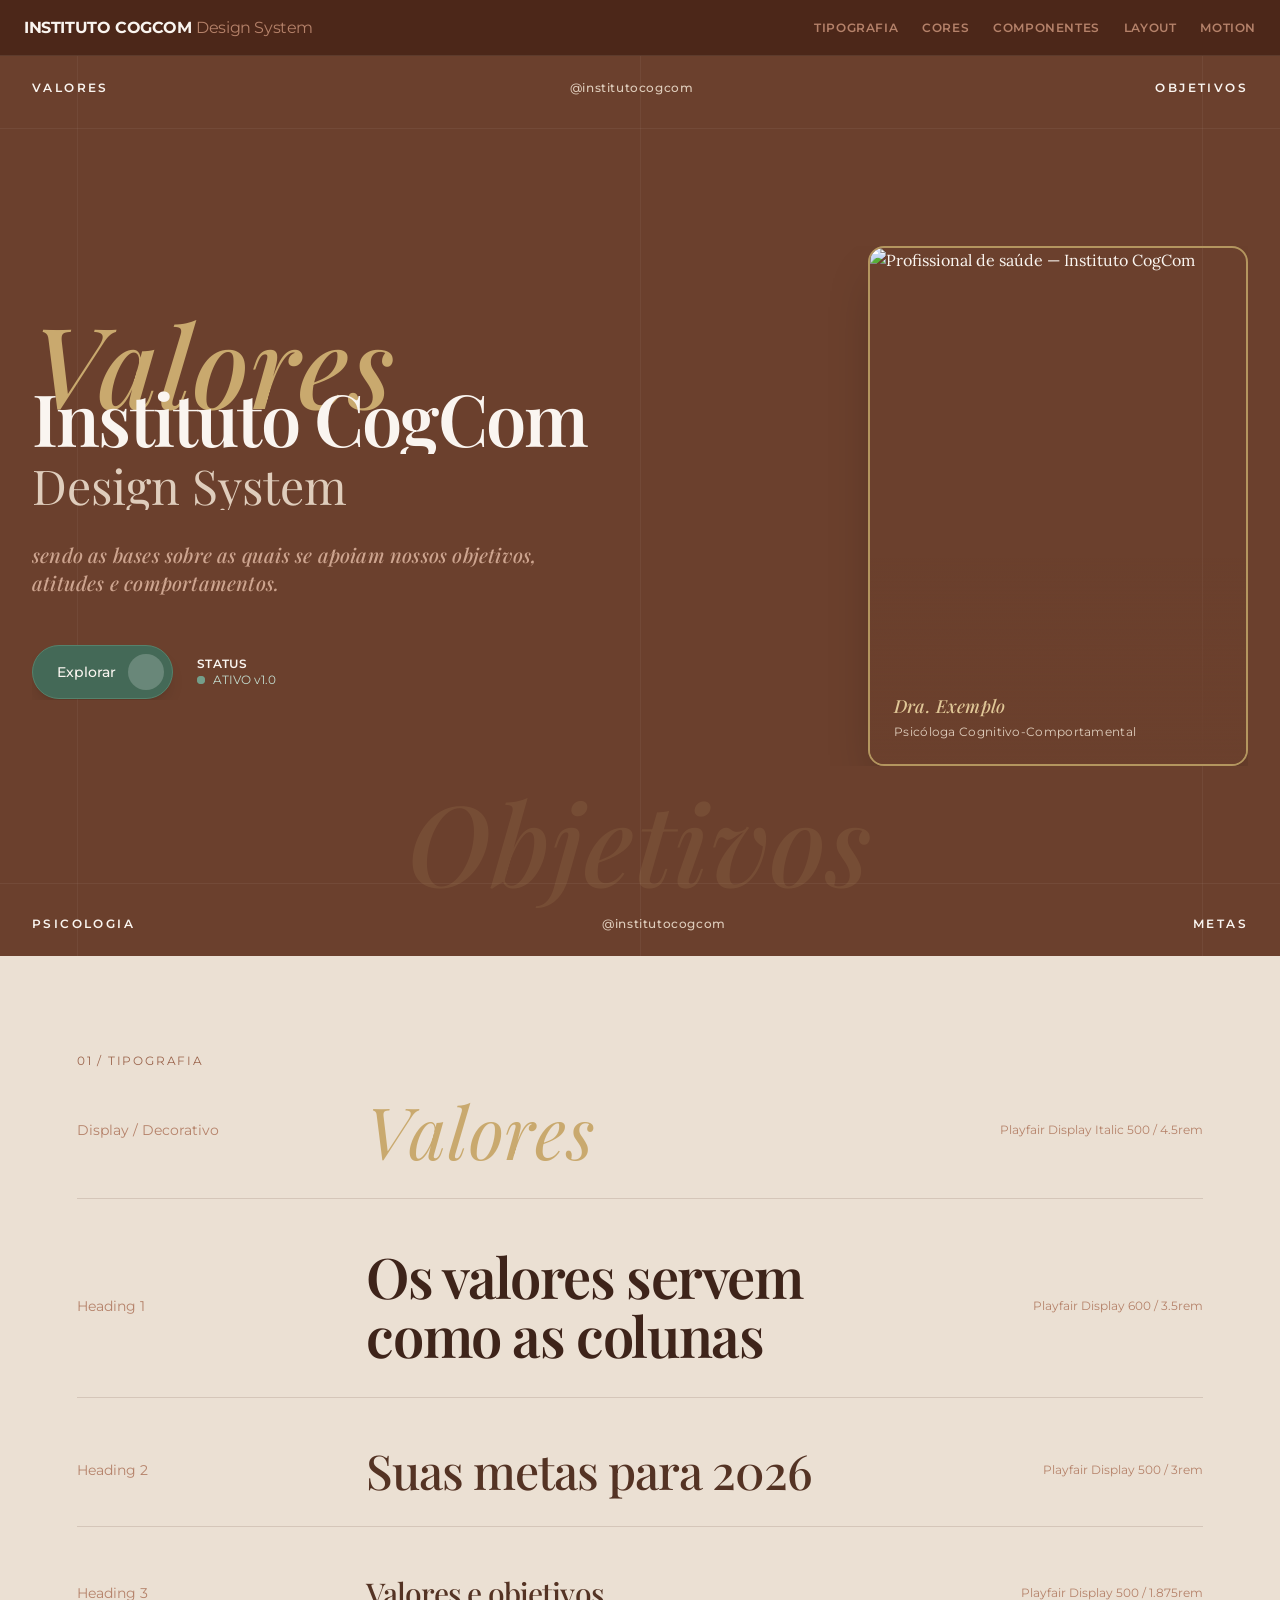
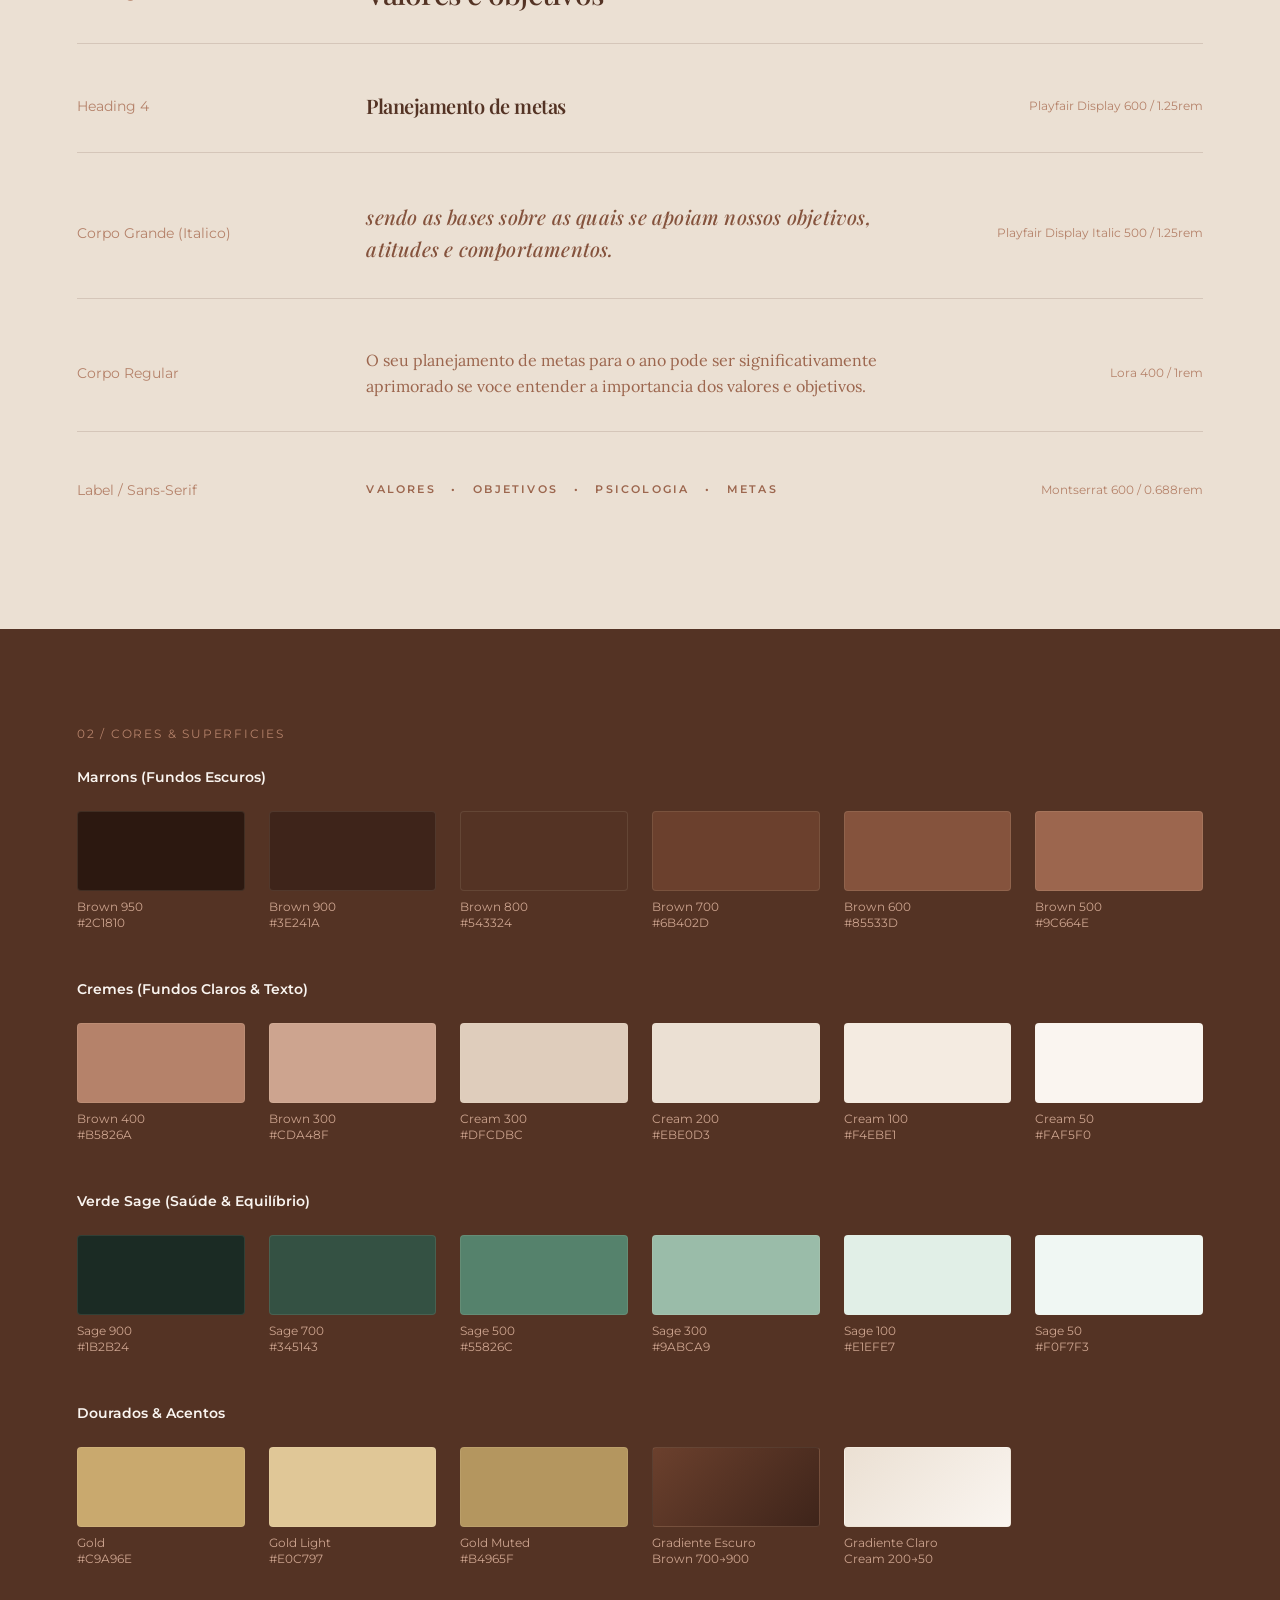
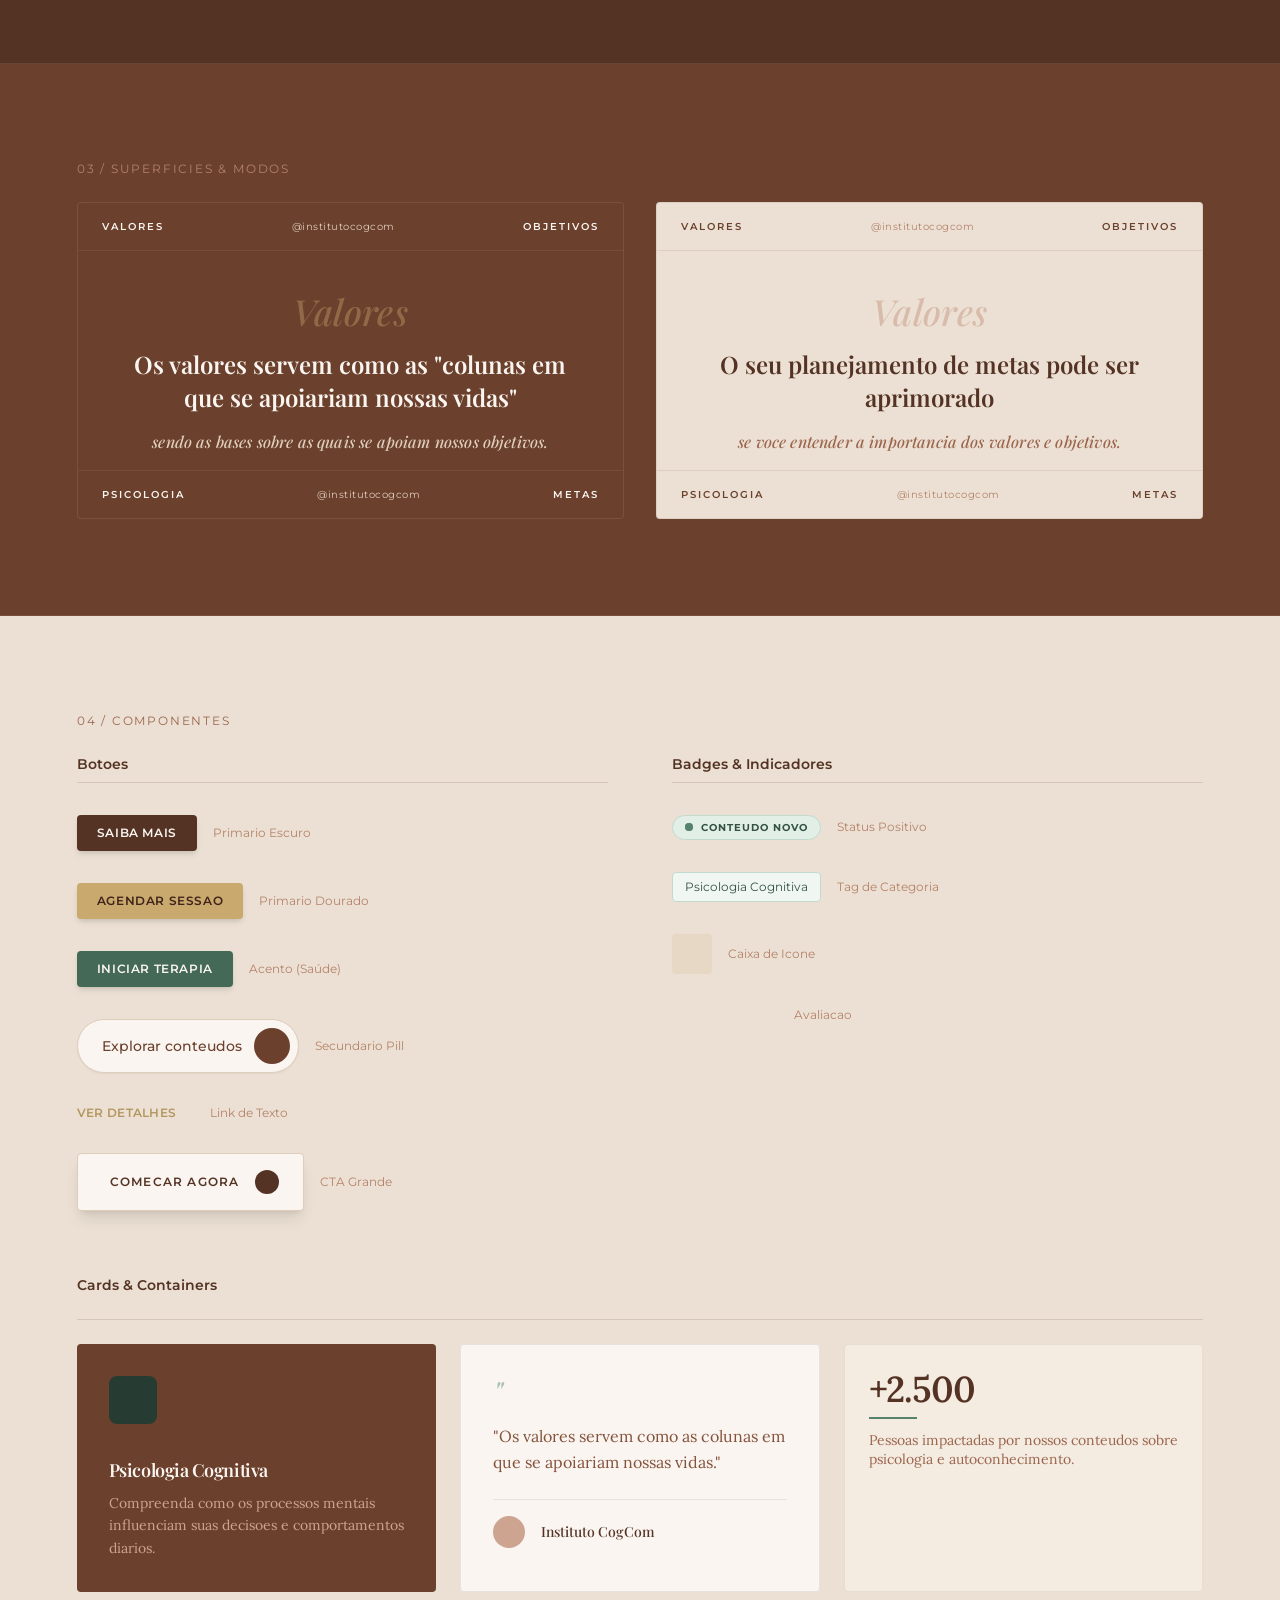
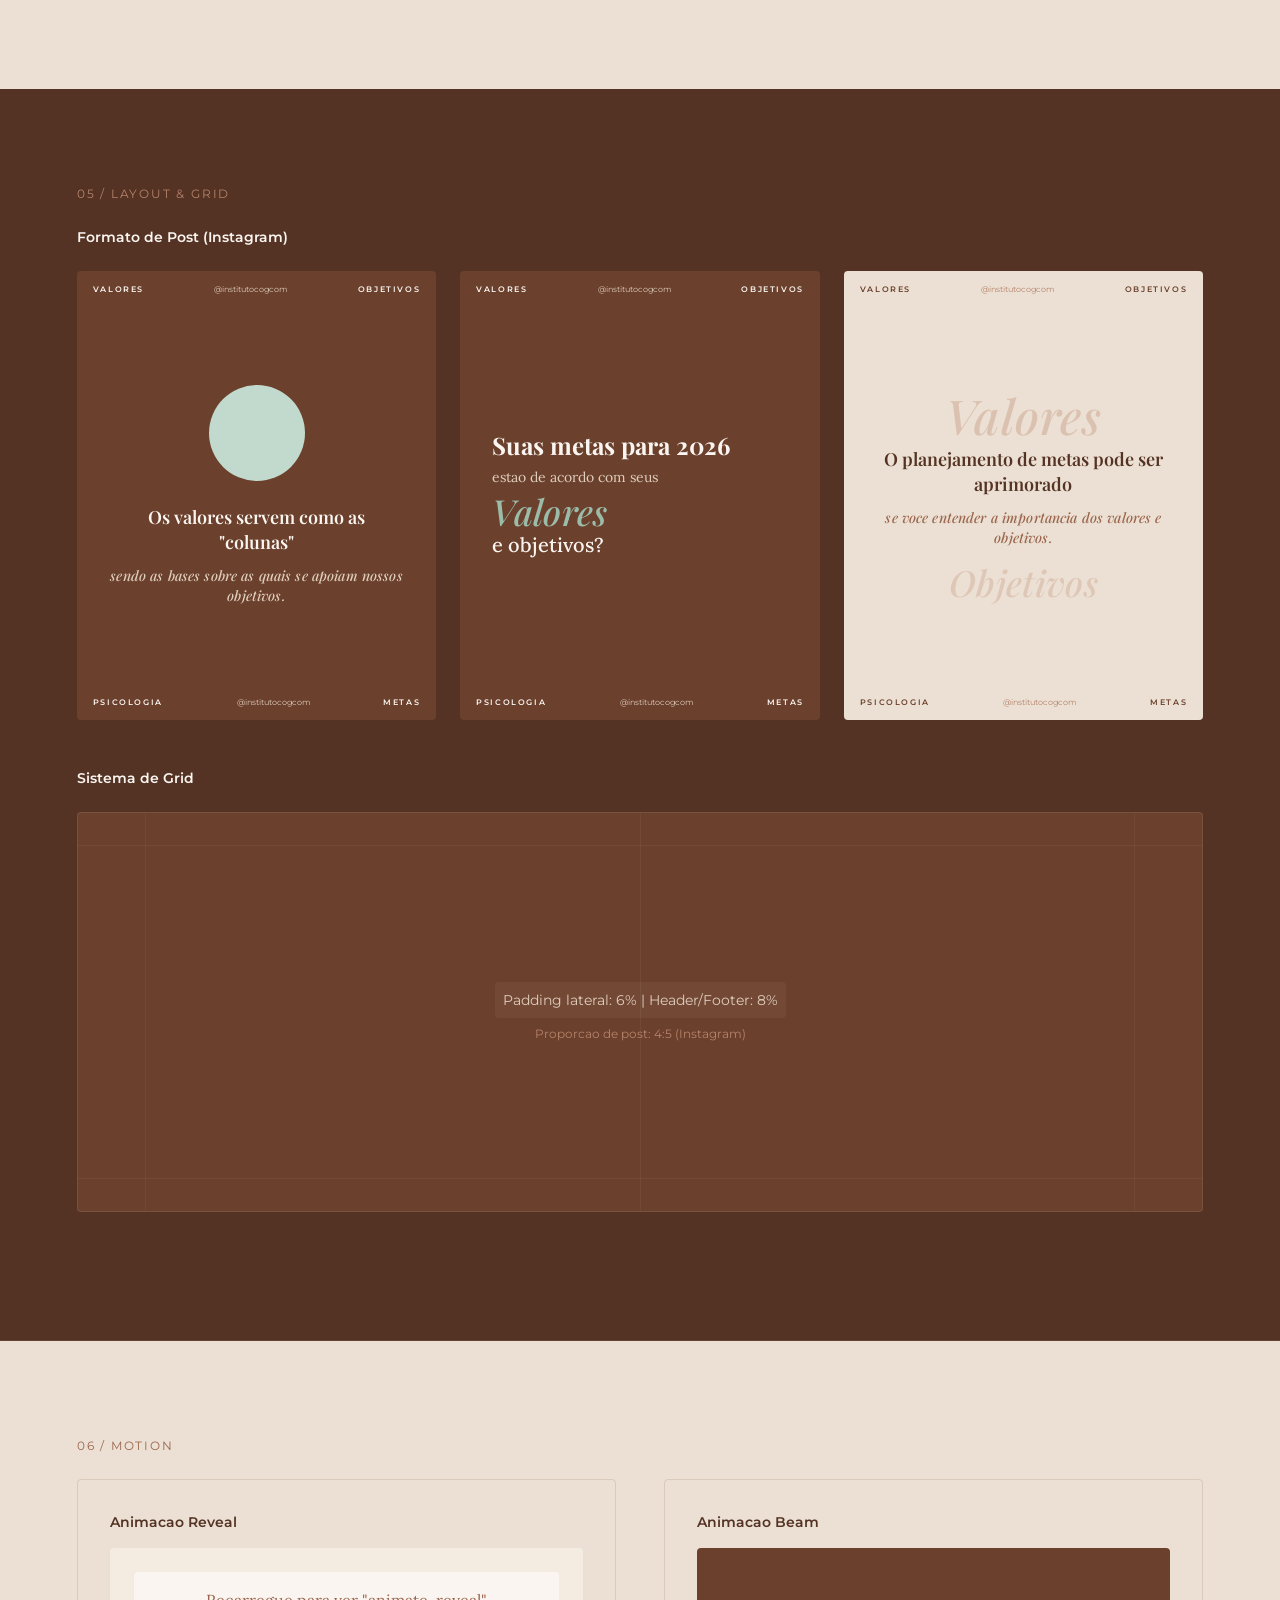
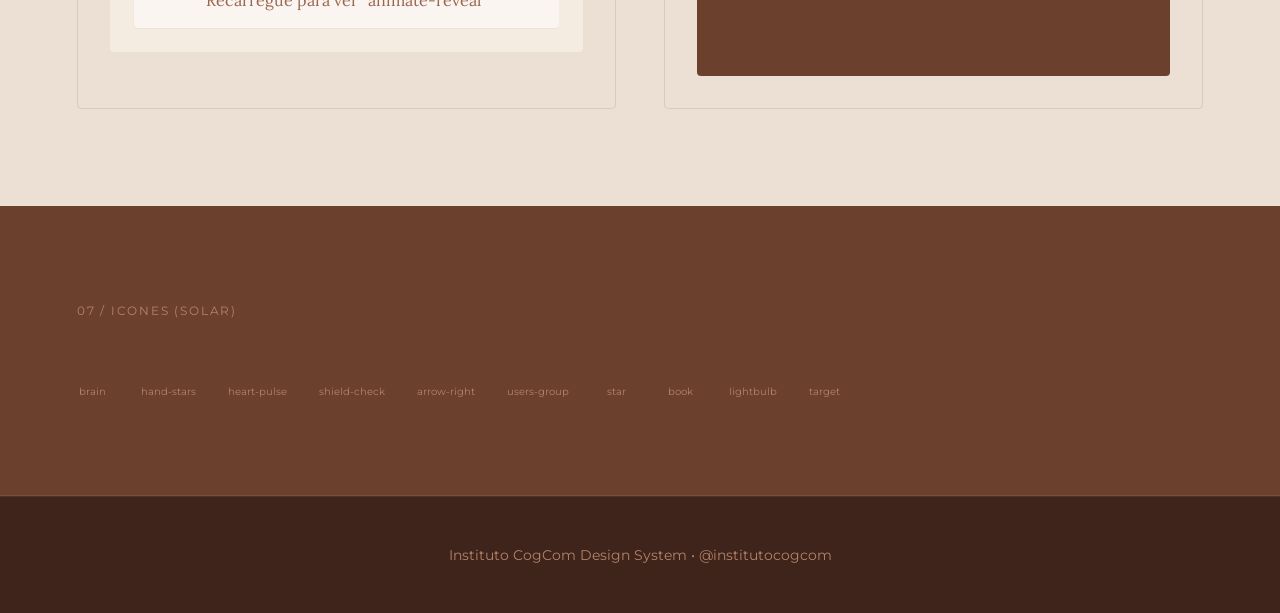
==== commit ac0fe562: "feat: improving site" ====
--- a/design-system.html
+++ b/design-system.html
@@ -77,8 +77,10 @@
       }
 
       .font-decorative {
-        font-family: "Cormorant Garamond", "Georgia", serif;
+        font-family: "Playfair Display", "Georgia", serif;
         font-style: italic;
+        font-weight: 500;
+        letter-spacing: 0.01em;
       }
 
       .font-decorative-sc {
@@ -632,7 +634,7 @@
               class="w-full lg:w-1/4 text-right font-label text-xs"
               style="color: var(--brown-400)"
             >
-              Cormorant Garamond Italic / 4.5rem
+              Playfair Display Italic 500 / 4.5rem
             </div>
           </div>
 
@@ -768,7 +770,7 @@
               class="w-full lg:w-1/4 text-right font-label text-xs"
               style="color: var(--brown-400)"
             >
-              Cormorant Garamond Italic / 1.25rem
+              Playfair Display Italic 500 / 1.25rem
             </div>
           </div>
 
